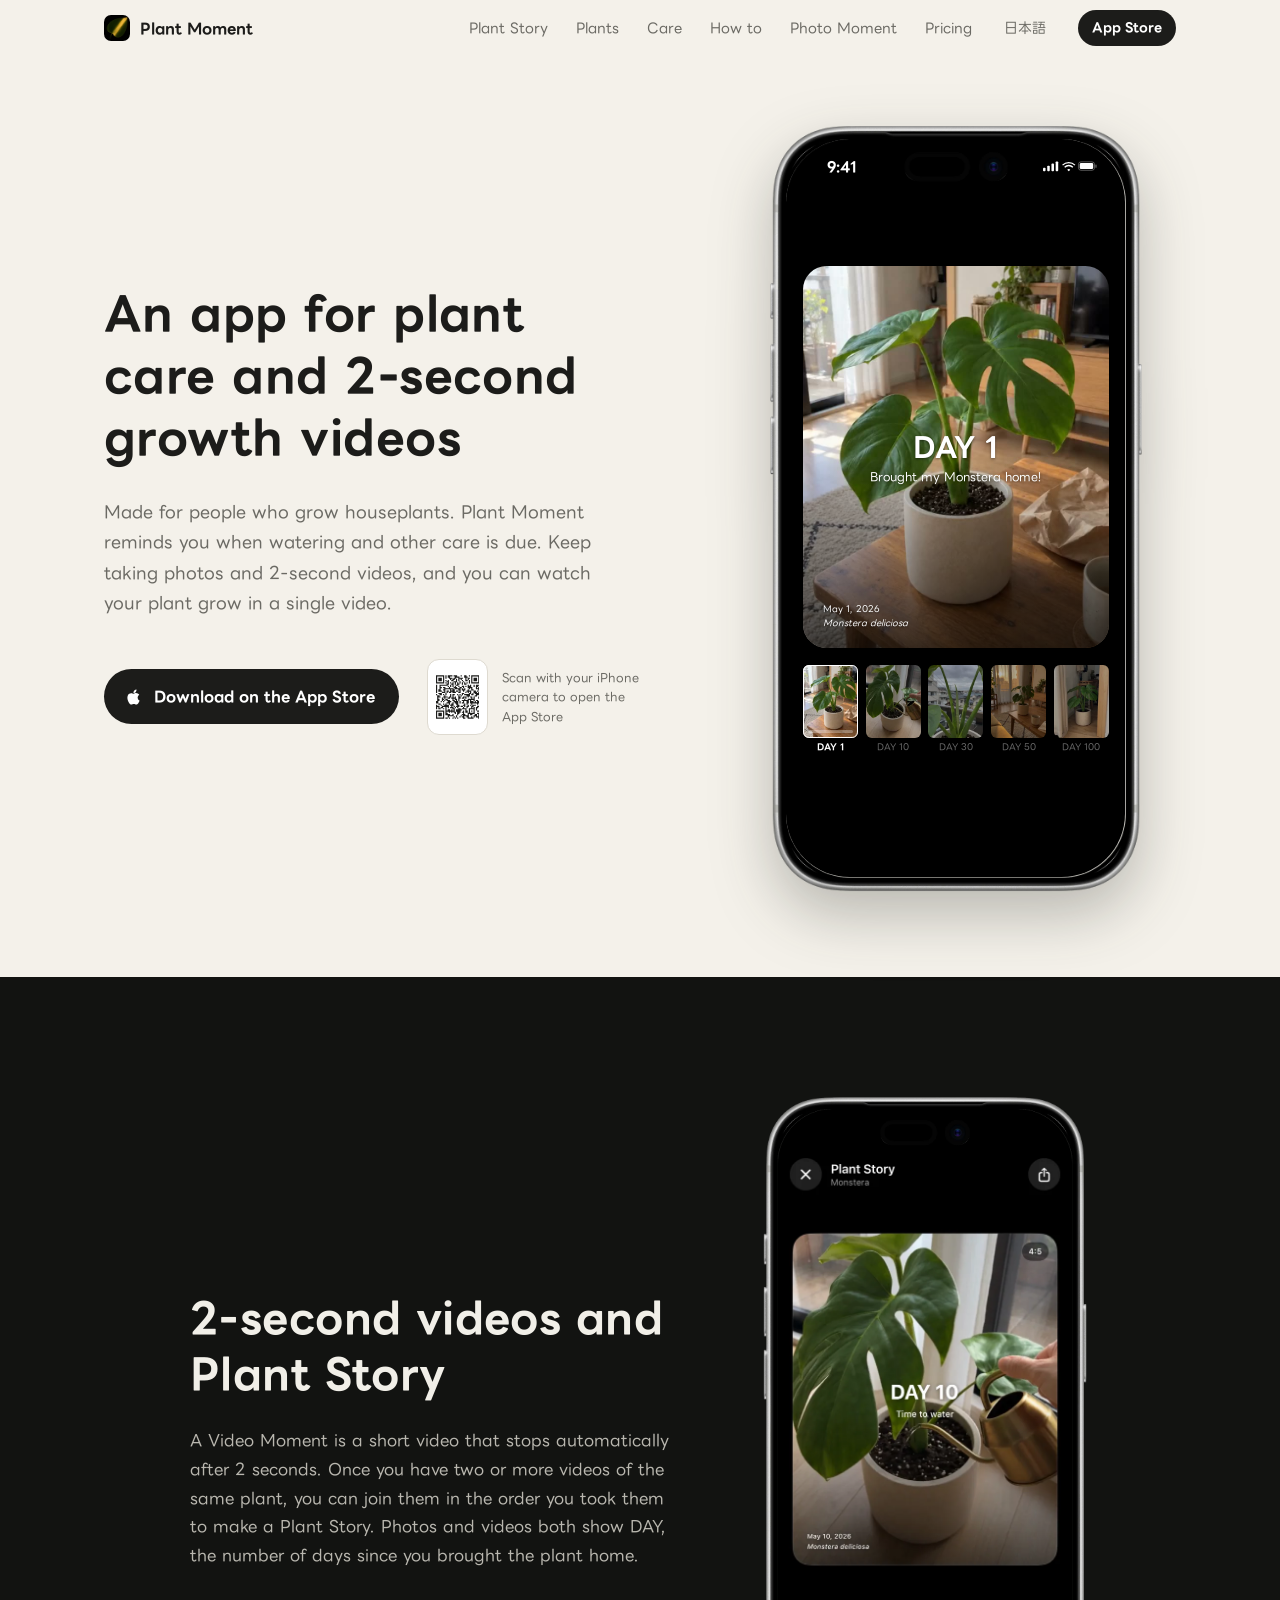
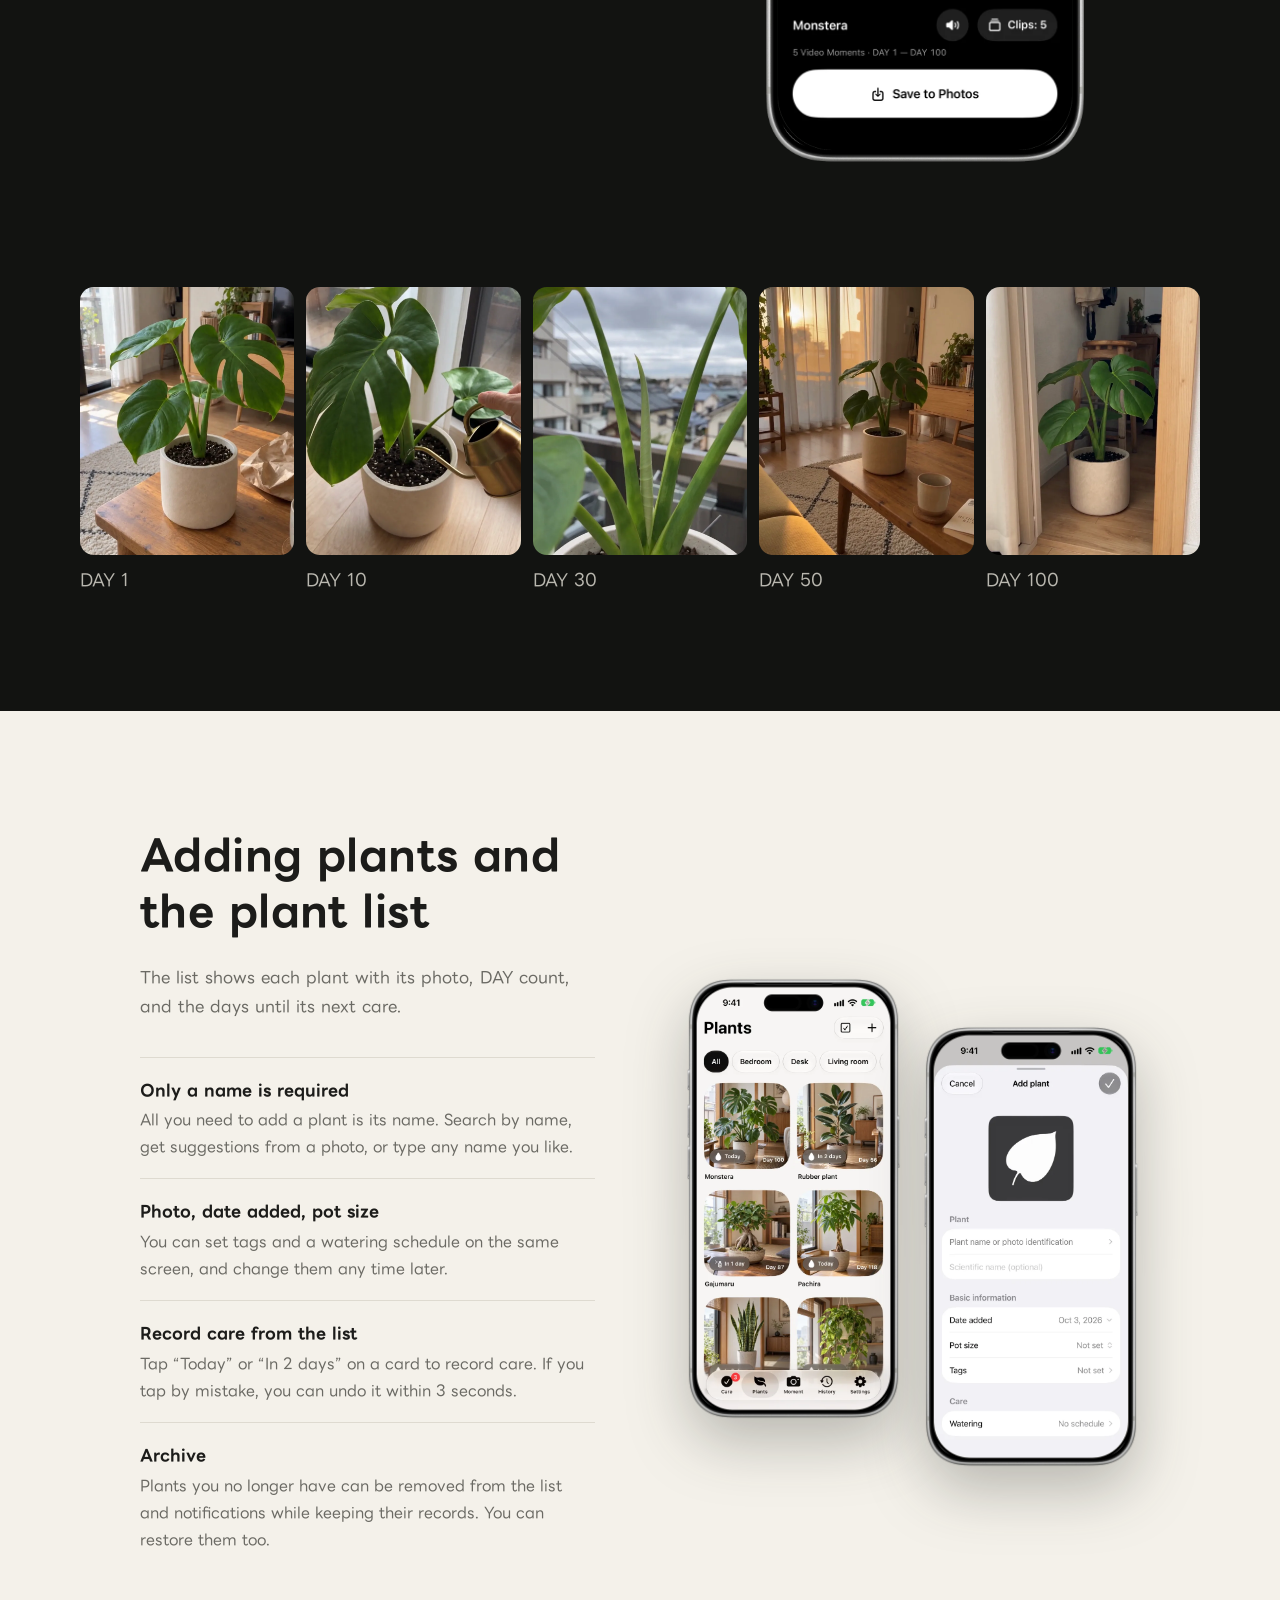
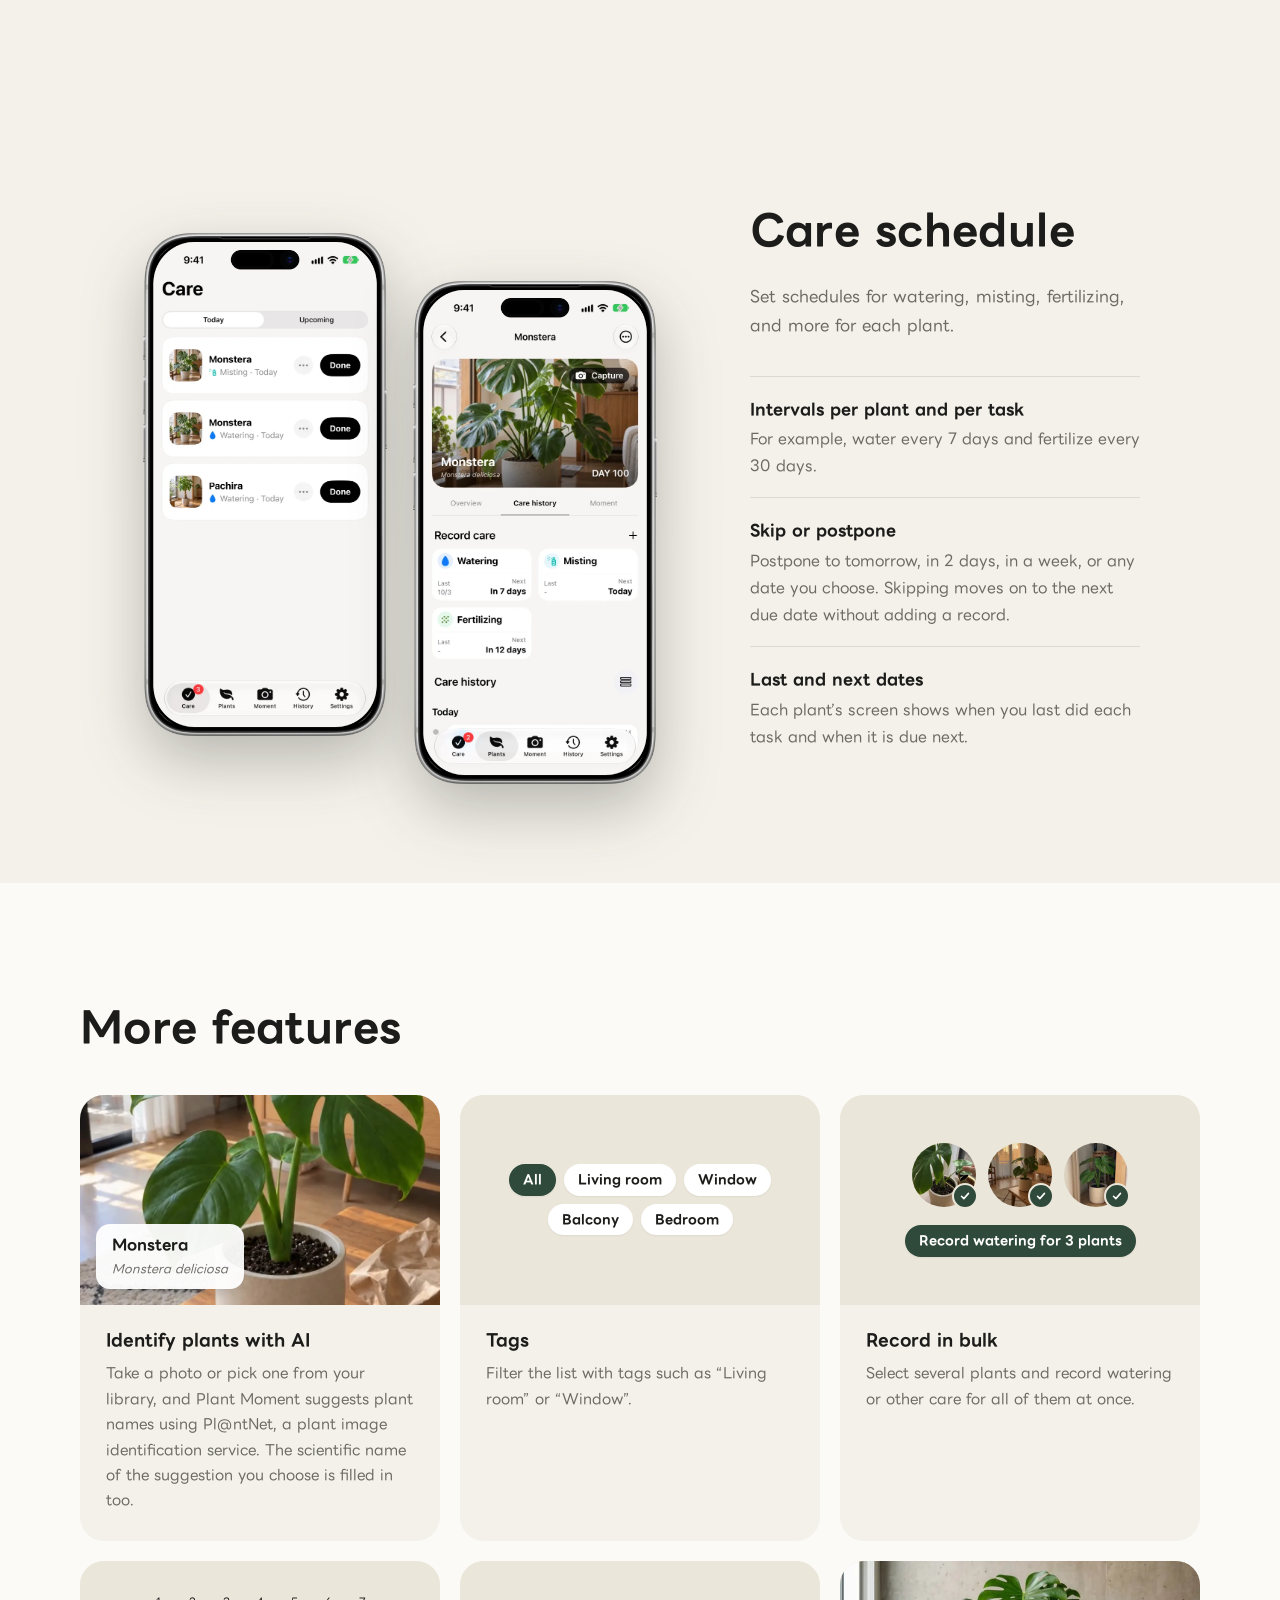
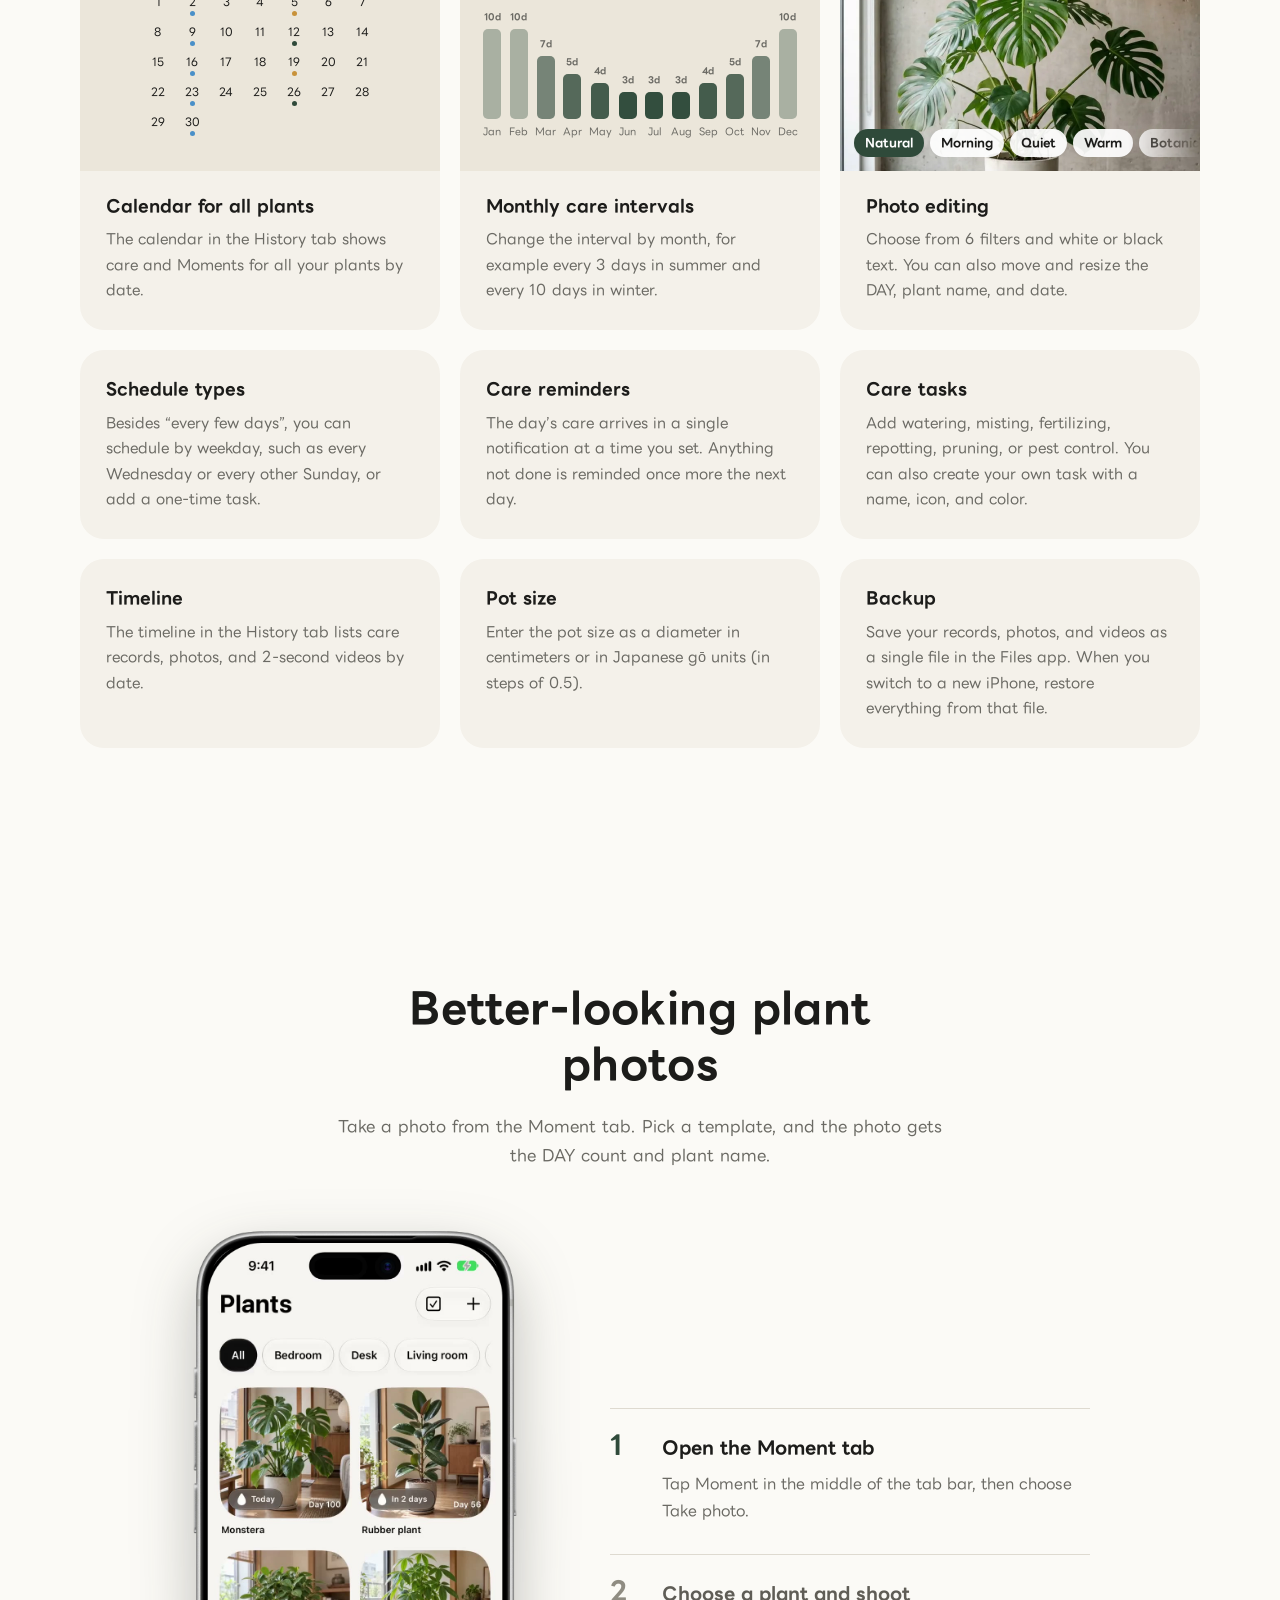
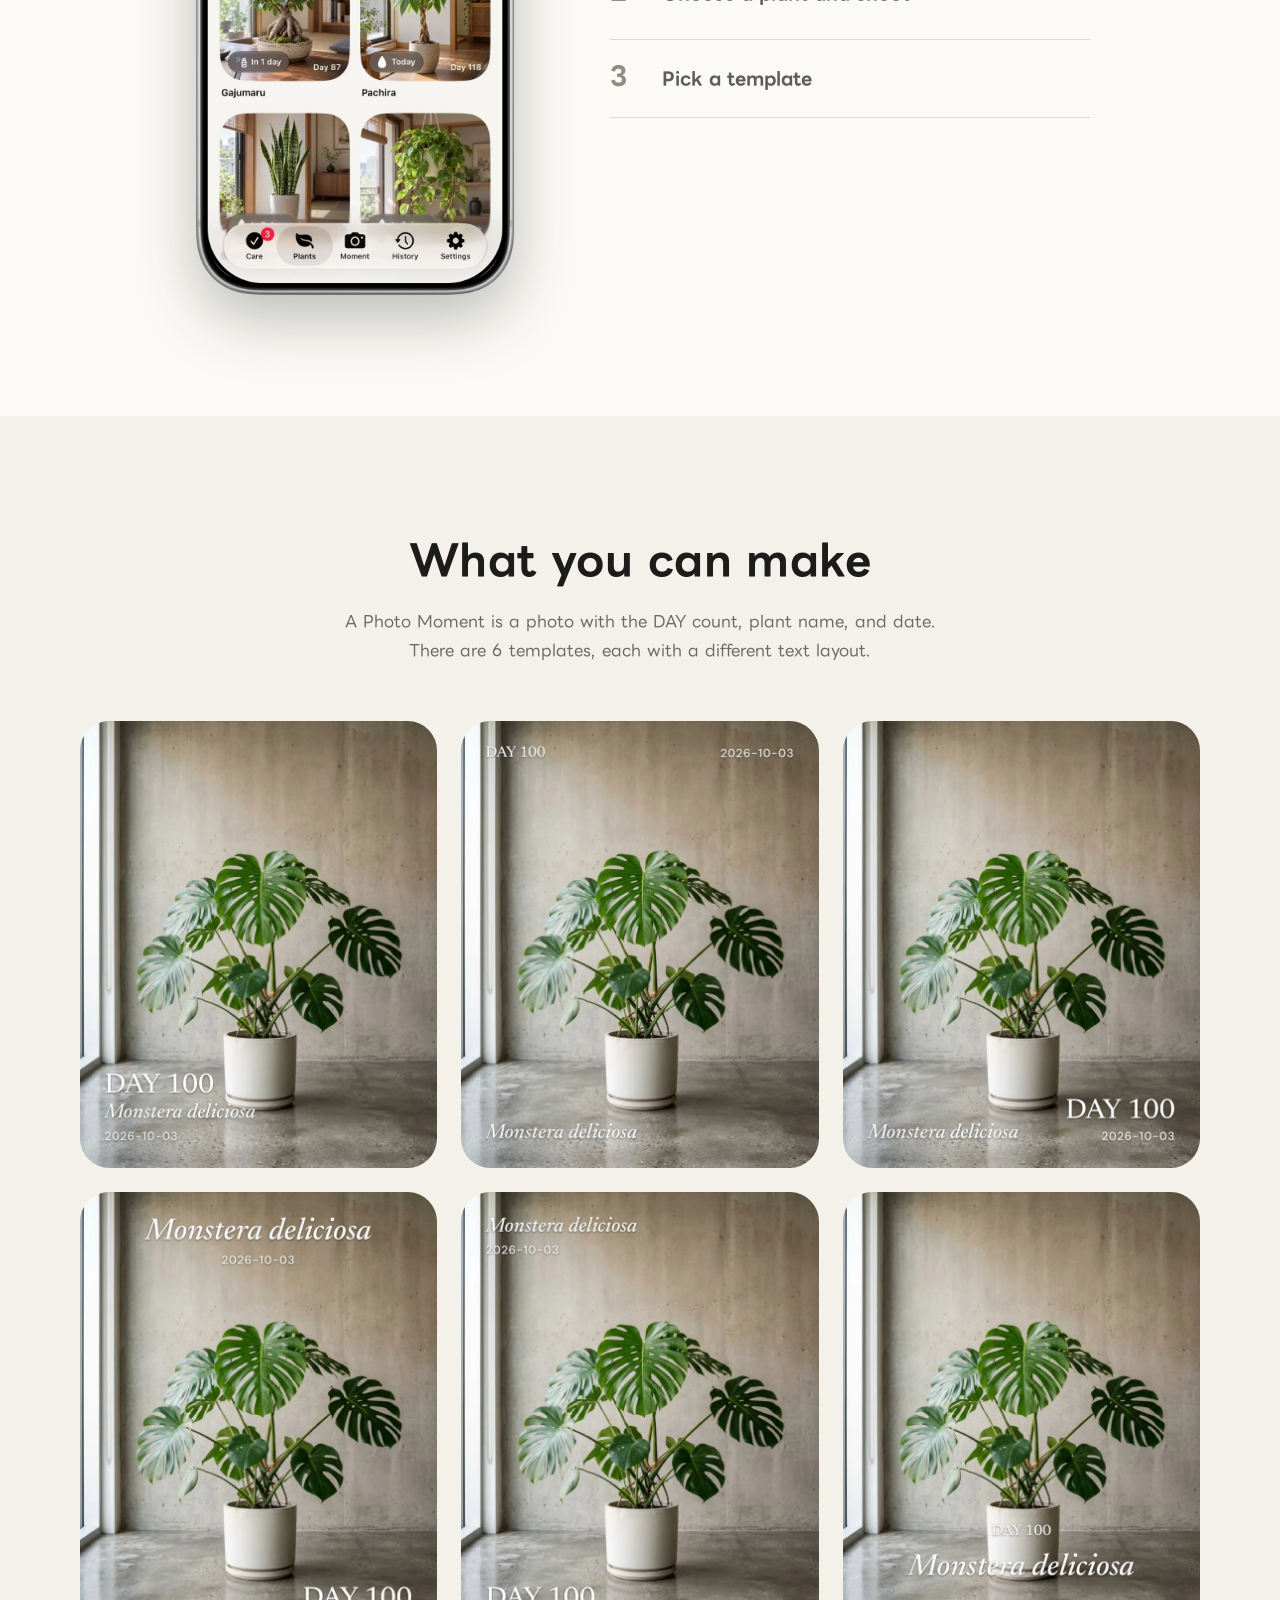
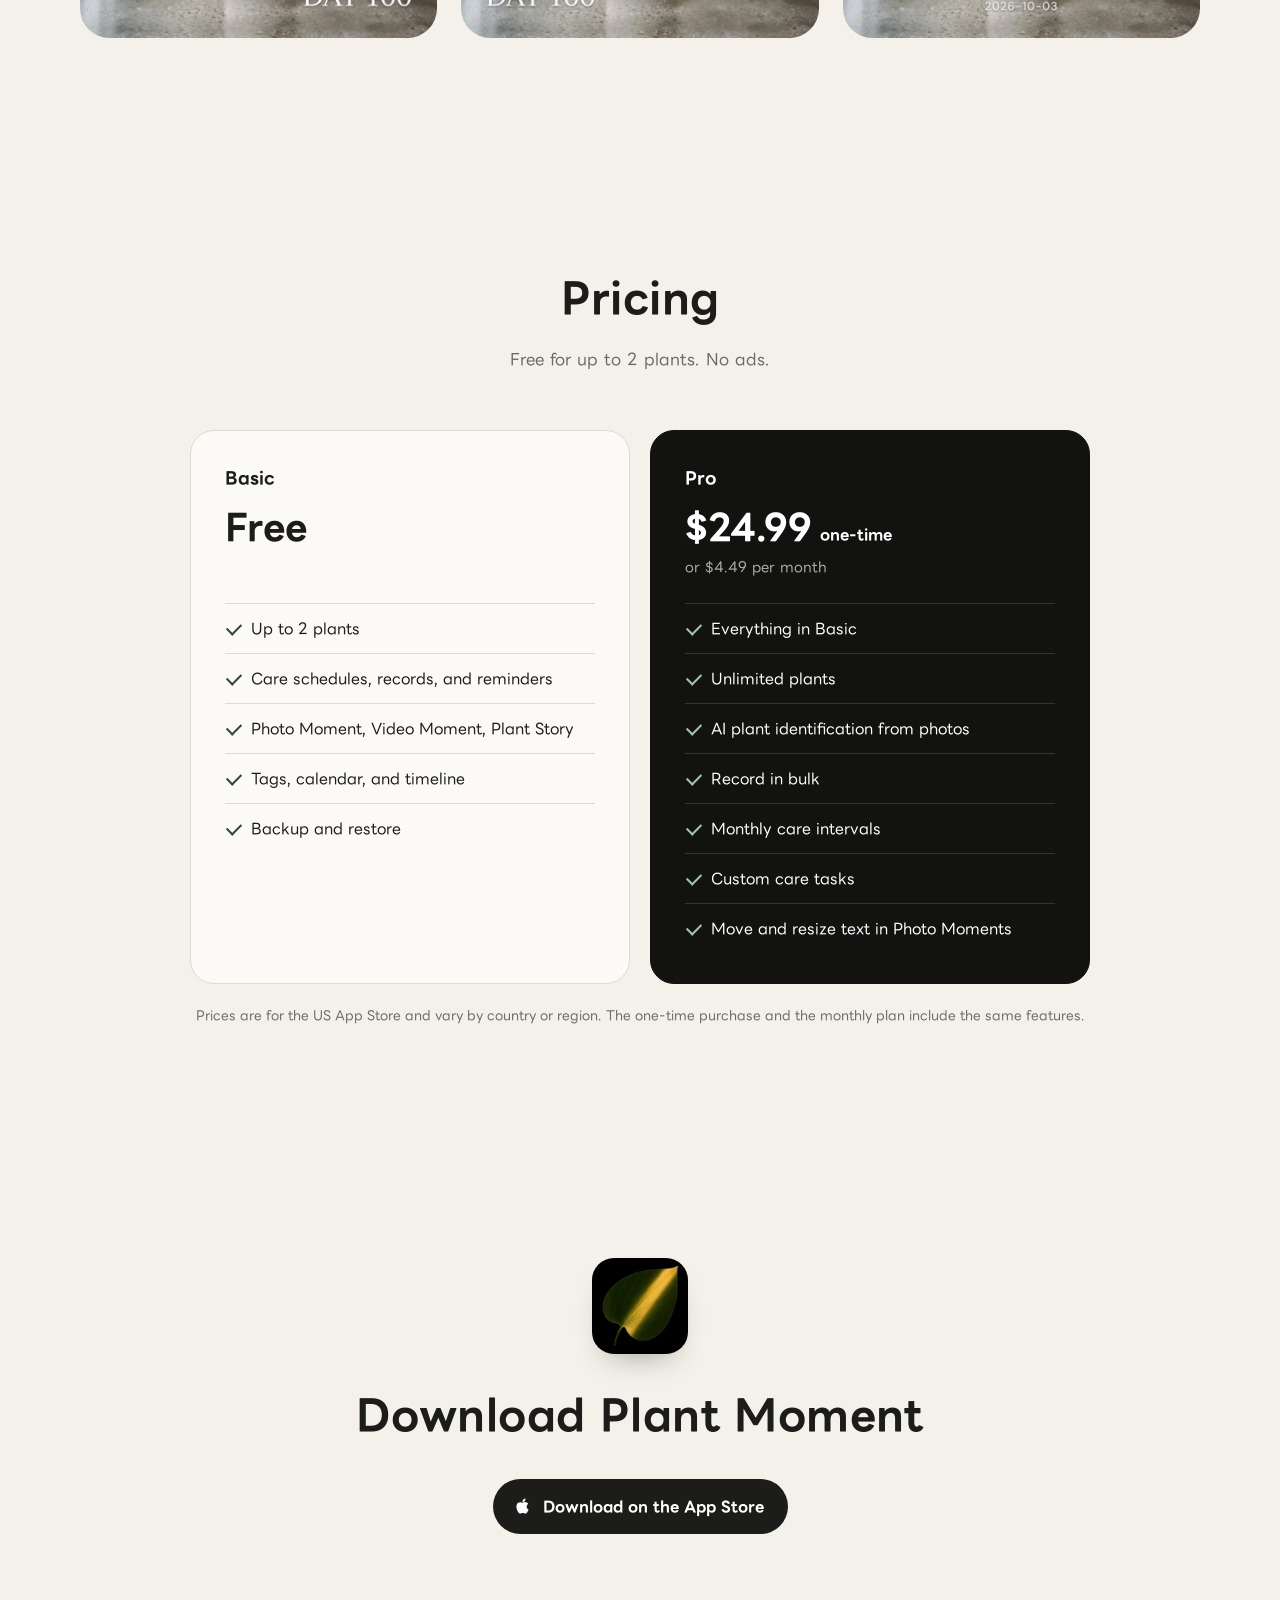
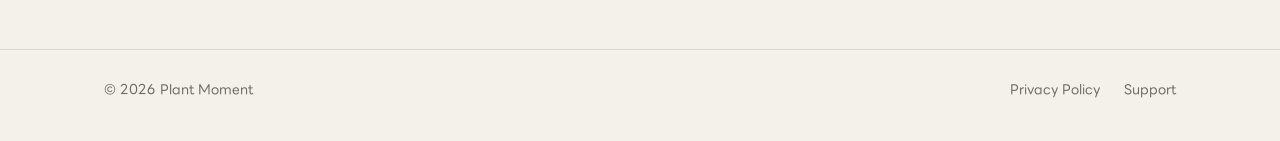
==== en/index.html @ 7928fae3 "英語版LP（/en/）を追加 Co-Authored-By: Devin AI <158243242+devin-ai-integration[bot]@users.noreply.github.co" ====
<!doctype html>
<html lang="en">
<head>
<meta charset="utf-8">
<meta name="viewport" content="width=device-width, initial-scale=1, viewport-fit=cover">
<title>Plant Moment — Plant care and 2-second growth videos for iPhone</title>
<meta name="description" content="Plant Moment is an iPhone app for tracking plant care and recording your plants with photos and 2-second videos.">
<meta property="og:title" content="Plant Moment — Plant care and 2-second growth videos for iPhone">
<meta property="og:description" content="An iPhone app for tracking plant care and taking photos and 2-second videos of your plants. Photos show the DAY count and plant name, and 2-second videos can be joined into a Plant Story.">
<meta property="og:image" content="../assets/en/moment-t1.webp">
<meta name="theme-color" content="#f4f1ea">
<link rel="icon" href="../assets/app-icon.png">
<link rel="apple-touch-icon" href="../assets/app-icon.png">
<link rel="alternate" hreflang="ja" href="https://yamakentoc.github.io/PlantMoment-LP/">
<link rel="alternate" hreflang="en" href="https://yamakentoc.github.io/PlantMoment-LP/en/">
<link rel="stylesheet" href="../styles.css">
</head>
<body>

<header class="nav" id="nav">
  <div class="nav-inner">
    <a class="brand" href="#top"><img src="../assets/app-icon.png" alt="" width="26" height="26"><span>Plant Moment</span></a>
    <nav class="nav-links" aria-label="On this page">
      <a href="#story">Plant Story</a>
      <a href="#plants">Plants</a>
      <a href="#care">Care</a>
      <a href="#howto">How to</a>
      <a href="#photo">Photo Moment</a>
      <a href="#pricing">Pricing</a>
    </nav>
    <a class="nav-lang" href="../" hreflang="ja" lang="ja">日本語</a>
    <a class="nav-price" href="#pricing">Pricing</a>
    <a class="nav-cta" href="https://apps.apple.com/app/apple-store/id6813776052?pt=118999846&amp;ct=fromLP&amp;mt=8" target="_blank" rel="noopener">App Store</a>
  </div>
</header>

<main id="top">

  <section class="hero">
    <div class="hero-text">
      <h1>An app for plant care and 2-second growth videos</h1>
      <p class="lead">Made for people who grow houseplants. Plant Moment reminds you when watering and other care is due. Keep taking photos and 2-second videos, and you can watch your plant grow in a single video.</p>
      <div class="hero-actions">
        <a class="store-btn" href="https://apps.apple.com/app/apple-store/id6813776052?pt=118999846&amp;ct=fromLP&amp;mt=8" target="_blank" rel="noopener">
          <svg viewBox="0 0 24 24" aria-hidden="true"><path d="M16.37 12.62c-.02-2.3 1.88-3.4 1.96-3.46-1.07-1.56-2.73-1.78-3.32-1.8-1.41-.14-2.76.83-3.47.83-.72 0-1.82-.81-2.99-.79-1.54.02-2.96.9-3.75 2.27-1.6 2.78-.41 6.89 1.15 9.14.76 1.1 1.67 2.34 2.86 2.3 1.15-.05 1.58-.74 2.97-.74 1.38 0 1.77.74 2.98.72 1.23-.02 2.01-1.12 2.76-2.23.87-1.28 1.23-2.52 1.25-2.58-.03-.01-2.39-.92-2.4-3.66zM14.1 5.86c.63-.77 1.06-1.83.94-2.89-.91.04-2.01.61-2.66 1.37-.58.67-1.09 1.76-.96 2.8 1.02.08 2.05-.51 2.68-1.28z"/></svg>
          <span>Download on the App Store</span>
        </a>
        <div class="hero-qr"><svg aria-hidden="true" viewBox="0 0 37 37" class="segno"><path class="qrline" stroke="#1c1c1a" d="M0 0.5h7m1 0h1m1 0h4m1 0h3m3 0h1m2 0h2m2 0h1m1 0h7m-37 1h1m5 0h1m1 0h1m1 0h2m4 0h4m4 0h3m3 0h1m5 0h1m-37 1h1m1 0h3m1 0h1m1 0h1m2 0h3m1 0h2m2 0h4m2 0h1m1 0h2m1 0h1m1 0h3m1 0h1m-37 1h1m1 0h3m1 0h1m5 0h1m1 0h2m1 0h1m1 0h1m1 0h1m3 0h1m1 0h1m2 0h1m1 0h3m1 0h1m-37 1h1m1 0h3m1 0h1m1 0h1m1 0h1m2 0h2m2 0h1m1 0h1m2 0h1m2 0h2m1 0h1m1 0h1m1 0h3m1 0h1m-37 1h1m5 0h1m2 0h2m4 0h3m2 0h1m2 0h1m4 0h1m1 0h1m5 0h1m-37 1h7m1 0h1m1 0h1m1 0h1m1 0h1m1 0h1m1 0h1m1 0h1m1 0h1m1 0h1m1 0h1m1 0h1m1 0h7m-28 1h2m2 0h2m1 0h1m1 0h2m2 0h1m1 0h2m-26 1h1m2 0h7m2 0h1m1 0h1m2 0h2m8 0h1m1 0h1m2 0h1m1 0h3m-37 1h1m2 0h1m6 0h1m1 0h1m1 0h1m1 0h1m2 0h1m2 0h2m1 0h1m1 0h3m2 0h1m1 0h2m-36 1h1m2 0h2m1 0h2m3 0h1m3 0h3m2 0h2m1 0h1m3 0h4m3 0h1m1 0h1m-37 1h1m2 0h1m3 0h8m1 0h5m1 0h1m1 0h1m3 0h1m1 0h1m3 0h3m-37 1h1m1 0h2m2 0h2m4 0h1m1 0h2m3 0h2m1 0h3m2 0h1m2 0h2m4 0h1m-37 1h1m1 0h3m2 0h1m1 0h2m1 0h4m1 0h2m1 0h1m2 0h1m2 0h4m2 0h2m1 0h1m-36 1h1m4 0h3m1 0h1m1 0h2m1 0h3m2 0h2m4 0h1m1 0h1m1 0h1m2 0h3m1 0h1m-35 1h3m3 0h1m13 0h2m4 0h2m1 0h1m1 0h4m-37 1h1m2 0h2m1 0h1m1 0h1m3 0h1m1 0h2m2 0h1m1 0h1m1 0h1m1 0h5m1 0h2m2 0h3m-36 1h2m4 0h1m4 0h1m1 0h1m4 0h1m1 0h1m4 0h3m4 0h2m-34 1h3m2 0h4m1 0h2m1 0h1m1 0h1m2 0h2m2 0h3m1 0h1m1 0h2m1 0h1m3 0h1m-36 1h1m3 0h1m1 0h1m2 0h2m1 0h4m2 0h2m1 0h2m1 0h1m4 0h1m1 0h1m3 0h1m-36 1h2m2 0h2m1 0h2m4 0h1m1 0h2m1 0h1m4 0h1m2 0h6m-32 1h2m2 0h1m1 0h1m1 0h3m2 0h2m1 0h1m1 0h1m2 0h6m1 0h1m2 0h1m1 0h2m-36 1h2m2 0h1m1 0h1m3 0h3m2 0h4m1 0h1m2 0h1m2 0h2m1 0h3m1 0h1m1 0h2m-37 1h2m7 0h3m2 0h1m1 0h3m1 0h1m1 0h2m2 0h2m1 0h8m-35 1h2m2 0h1m1 0h1m2 0h1m1 0h2m2 0h2m5 0h1m1 0h1m3 0h1m4 0h1m-36 1h1m3 0h1m2 0h4m1 0h3m3 0h2m3 0h2m2 0h1m1 0h1m1 0h3m-34 1h3m2 0h6m2 0h1m1 0h1m1 0h3m1 0h2m1 0h1m1 0h2m2 0h2m3 0h2m-37 1h1m1 0h1m1 0h2m2 0h1m1 0h1m1 0h3m1 0h1m1 0h1m4 0h1m2 0h1m3 0h1m1 0h1m1 0h2m-36 1h1m1 0h2m2 0h1m1 0h1m5 0h2m3 0h2m1 0h4m2 0h5m1 0h1m-27 1h1m1 0h2m1 0h1m1 0h1m1 0h5m3 0h1m2 0h1m3 0h1m1 0h1m-35 1h7m1 0h8m1 0h4m2 0h1m1 0h2m1 0h1m1 0h1m1 0h1m2 0h2m-37 1h1m5 0h1m1 0h1m2 0h1m1 0h1m1 0h2m1 0h3m1 0h2m1 0h2m1 0h1m3 0h1m-33 1h1m1 0h3m1 0h1m1 0h2m6 0h1m1 0h2m3 0h1m3 0h6m2 0h2m-37 1h1m1 0h3m1 0h1m1 0h4m2 0h1m3 0h1m3 0h3m2 0h1m1 0h2m2 0h2m1 0h1m-37 1h1m1 0h3m1 0h1m3 0h5m2 0h1m3 0h1m1 0h5m4 0h3m1 0h1m-37 1h1m5 0h1m3 0h1m4 0h1m1 0h1m2 0h1m1 0h2m2 0h2m2 0h1m1 0h1m1 0h3m-37 1h7m1 0h2m1 0h1m2 0h1m1 0h1m1 0h1m4 0h2m2 0h5m4 0h1"/></svg><p>Scan with your iPhone camera to open the App Store</p></div>
      </div>
    </div>
    <figure class="hero-media screen">
      <div class="phone-ui">
        <div class="phone-status" aria-hidden="true">
          <span>9:41</span>
          <svg viewBox="0 0 64 13"><g fill="#fff"><rect x="0" y="8" width="3" height="4" rx="1"/><rect x="5" y="5.5" width="3" height="6.5" rx="1"/><rect x="10" y="3" width="3" height="9" rx="1"/><rect x="15" y="0.5" width="3" height="11.5" rx="1"/><path d="M30.5 2.6a9.6 9.6 0 0 1 6.8 2.8l1.1-1.1a11.2 11.2 0 0 0-15.8 0l1.1 1.1a9.6 9.6 0 0 1 6.8-2.8zm0 3.5a6 6 0 0 1 4.3 1.8l1.1-1.1a7.6 7.6 0 0 0-10.8 0l1.1 1.1a6 6 0 0 1 4.3-1.8zm0 3.5a2.5 2.5 0 0 1 1.8.7l-1.8 1.8-1.8-1.8a2.5 2.5 0 0 1 1.8-.7z"/><rect x="42" y="1" width="19" height="10" rx="3" fill="none" stroke="#fff" stroke-opacity=".4"/><rect x="43.5" y="2.5" width="16" height="7" rx="1.6"/><rect x="62" y="4" width="1.5" height="4" rx=".7" fill-opacity=".4"/></g></svg>
        </div>
        <div class="phone-hero">
      <div class="film">
        <video class="hero-video" src="../assets/plant-story.mp4" poster="../assets/plant-story-poster.jpg" muted loop playsinline autoplay preload="auto" aria-label="A Plant Story of a Monstera. 2-second videos play one after another."></video>
        <div class="film-center" aria-hidden="true">
          <span class="film-day" id="film-day">DAY 1</span>
          <span class="film-note" id="film-note">Brought my Monstera home!</span>
        </div>
        <div class="film-meta" aria-hidden="true">
          <span id="film-date">May 1, 2026</span>
          <span class="film-name">Monstera deliciosa</span>
        </div>
      </div>
      <ol class="film-thumbs" id="film-thumbs" aria-hidden="true">
        <li data-day="1" data-date="May 1, 2026" data-note="Brought my Monstera home!" data-from="0" data-to="2">
          <span class="thumb"><img src="../assets/story-thumb-001.webp" alt="" width="180" height="240"><span class="bar"><i></i></span></span>
          <span class="label">DAY 1</span>
        </li>
        <li data-day="10" data-date="May 10, 2026" data-note="Time to water" data-from="2" data-to="3.875">
          <span class="thumb"><img src="../assets/story-thumb-010.webp" alt="" width="180" height="240"><span class="bar"><i></i></span></span>
          <span class="label">DAY 10</span>
        </li>
        <li data-day="30" data-date="May 30, 2026" data-note="Is that a new shoot?" data-from="3.875" data-to="6.041667">
          <span class="thumb"><img src="../assets/story-thumb-030.webp" alt="" width="180" height="240"><span class="bar"><i></i></span></span>
          <span class="label">DAY 30</span>
        </li>
        <li data-day="50" data-date="Jun 19, 2026" data-note="My Monstera at home in the evening" data-from="6.041667" data-to="8.166667">
          <span class="thumb"><img src="../assets/story-thumb-050.webp" alt="" width="180" height="240"><span class="bar"><i></i></span></span>
          <span class="label">DAY 50</span>
        </li>
        <li data-day="100" data-date="Aug 8, 2026" data-note="Apparently it's been 100 days already" data-from="8.166667" data-to="10.041667">
          <span class="thumb"><img src="../assets/story-thumb-100.webp" alt="" width="180" height="240"><span class="bar"><i></i></span></span>
          <span class="label">DAY 100</span>
        </li>
      </ol>
        </div>
      </div>
    </figure>
  </section>

  <section class="story" id="story">
    <div class="story-grid">
      <div class="story-text">
        <h2>2-second videos and<br>Plant Story</h2>
        <p>A Video Moment is a short video that stops automatically after 2 seconds. Once you have two or more videos of the same plant, you can join them in the order you took them to make a Plant Story. Photos and videos both show DAY, the number of days since you brought the plant home.</p>
      </div>
      <div class="screen screen-dark">
        <img src="../assets/en/shot-story.webp" alt="Plant Story screen. Five Video Moments of a Monstera, from DAY 1 to DAY 100" width="600" height="1305" loading="lazy">
      </div>
    </div>
    <ol class="days" aria-label="A Monstera growing">
      <li><img src="../assets/day-001.webp" alt="" loading="lazy"><span>DAY 1</span></li>
      <li><img src="../assets/day-010.webp" alt="" loading="lazy"><span>DAY 10</span></li>
      <li><img src="../assets/day-030.webp" alt="" loading="lazy"><span>DAY 30</span></li>
      <li><img src="../assets/day-050.webp" alt="" loading="lazy"><span>DAY 50</span></li>
      <li><img src="../assets/day-100.webp" alt="" loading="lazy"><span>DAY 100</span></li>
    </ol>
  </section>

  <section class="plants" id="plants">
    <div class="care-grid plants-grid">
      <div class="care-text">
        <h2>Adding plants and<br>the plant list</h2>
        <p>The list shows each plant with its photo, DAY count, and the days until its next care.</p>
        <ul class="plain">
          <li><strong>Only a name is required</strong>All you need to add a plant is its name. Search by name, get suggestions from a photo, or type any name you like.</li>
          <li><strong>Photo, date added, pot size</strong>You can set tags and a watering schedule on the same screen, and change them any time later.</li>
          <li><strong>Record care from the list</strong>Tap “Today” or “In 2 days” on a card to record care. If you tap by mistake, you can undo it within 3 seconds.</li>
          <li><strong>Archive</strong>Plants you no longer have can be removed from the list and notifications while keeping their records. You can restore them too.</li>
        </ul>
      </div>
      <div class="care-shots">
        <div class="screen"><img src="../assets/en/shot-plants.webp" alt="Plants tab. Two columns of plants with photo, DAY, and days until next care" width="600" height="1305" loading="lazy"></div>
        <div class="screen"><img src="../assets/en/shot-register.webp" alt="Add plant screen. Plant name, scientific name, date added, pot size, tags, watering" width="600" height="1305" loading="lazy"></div>
      </div>
    </div>
  </section>

  <section class="care" id="care">
    <div class="care-grid">
      <div class="care-shots">
        <div class="screen"><img src="../assets/en/shot-care.webp" alt="Care tab. Today’s care listed by plant" width="600" height="1305" loading="lazy"></div>
        <div class="screen"><img src="../assets/en/shot-detail.webp" alt="Monstera detail screen. Last and next dates for watering, misting, and fertilizing" width="600" height="1305" loading="lazy"></div>
      </div>
      <div class="care-text">
        <h2>Care schedule</h2>
        <p>Set schedules for watering, misting, fertilizing, and more for each plant.</p>
        <ul class="plain">
          <li><strong>Intervals per plant and per task</strong>For example, water every 7 days and fertilize every 30 days.</li>
          <li><strong>Skip or postpone</strong>Postpone to tomorrow, in 2 days, in a week, or any date you choose. Skipping moves on to the next due date without adding a record.</li>
          <li><strong>Last and next dates</strong>Each plant’s screen shows when you last did each task and when it is due next.</li>
        </ul>
      </div>
    </div>
  </section>

  <section class="more" id="more">
    <h2>More features</h2>
    <div class="feature-grid">
      <article class="fcard">
        <div class="fv fv-photo"><img src="../assets/day-001.webp" alt="" loading="lazy"><div class="id-card"><strong>Monstera</strong><em>Monstera deliciosa</em></div></div>
        <div class="fb"><h3>Identify plants with AI</h3><p>Take a photo or pick one from your library, and Plant Moment suggests plant names using Pl@ntNet, a plant image identification service. The scientific name of the suggestion you choose is filled in too.</p></div>
      </article>
      <article class="fcard">
        <div class="fv"><div class="chips"><span class="chip on">All</span><span class="chip">Living room</span><span class="chip">Window</span><span class="chip">Balcony</span><span class="chip">Bedroom</span></div></div>
        <div class="fb"><h3>Tags</h3><p>Filter the list with tags such as “Living room” or “Window”.</p></div>
      </article>
      <article class="fcard">
        <div class="fv"><div class="batch"><div class="bts"><span class="bt"><img src="../assets/story-thumb-010.webp" alt="" loading="lazy"></span><span class="bt"><img src="../assets/story-thumb-050.webp" alt="" loading="lazy"></span><span class="bt"><img src="../assets/story-thumb-100.webp" alt="" loading="lazy"></span></div><span class="chip on">Record watering for 3 plants</span></div></div>
        <div class="fb"><h3>Record in bulk</h3><p>Select several plants and record watering or other care for all of them at once.</p></div>
      </article>
      <article class="fcard">
        <div class="fv"><div class="mini-cal" aria-hidden="true"><span>1</span><span class="w">2</span><span>3</span><span>4</span><span class="f">5</span><span>6</span><span>7</span><span>8</span><span class="w">9</span><span>10</span><span>11</span><span class="m">12</span><span>13</span><span>14</span><span>15</span><span class="w">16</span><span>17</span><span>18</span><span class="f">19</span><span>20</span><span>21</span><span>22</span><span class="w">23</span><span>24</span><span>25</span><span class="m">26</span><span>27</span><span>28</span><span>29</span><span class="w">30</span></div></div>
        <div class="fb"><h3>Calendar for all plants</h3><p>The calendar in the History tab shows care and Moments for all your plants by date.</p></div>
      </article>
      <article class="fcard">
        <div class="fv"><ol class="months" aria-hidden="true"><li style="--d:10"><b>10d</b><i></i><span>Jan</span></li><li style="--d:10"><b>10d</b><i></i><span>Feb</span></li><li style="--d:7"><b>7d</b><i></i><span>Mar</span></li><li style="--d:5"><b>5d</b><i></i><span>Apr</span></li><li style="--d:4"><b>4d</b><i></i><span>May</span></li><li style="--d:3"><b>3d</b><i></i><span>Jun</span></li><li style="--d:3"><b>3d</b><i></i><span>Jul</span></li><li style="--d:3"><b>3d</b><i></i><span>Aug</span></li><li style="--d:4"><b>4d</b><i></i><span>Sep</span></li><li style="--d:5"><b>5d</b><i></i><span>Oct</span></li><li style="--d:7"><b>7d</b><i></i><span>Nov</span></li><li style="--d:10"><b>10d</b><i></i><span>Dec</span></li></ol></div>
        <div class="fb"><h3>Monthly care intervals</h3><p>Change the interval by month, for example every 3 days in summer and every 10 days in winter.</p></div>
      </article>
      <article class="fcard">
        <div class="fv fv-photo"><img src="../assets/en/moment-t4.webp" alt="" loading="lazy"><div class="chips chips-bottom"><span class="chip on">Natural</span><span class="chip">Morning</span><span class="chip">Quiet</span><span class="chip">Warm</span><span class="chip">Botanical</span><span class="chip">Mono</span></div></div>
        <div class="fb"><h3>Photo editing</h3><p>Choose from 6 filters and white or black text. You can also move and resize the DAY, plant name, and date.</p></div>
      </article>
      <article class="fcard text"><h3>Schedule types</h3><p>Besides “every few days”, you can schedule by weekday, such as every Wednesday or every other Sunday, or add a one-time task.</p></article>
      <article class="fcard text"><h3>Care reminders</h3><p>The day’s care arrives in a single notification at a time you set. Anything not done is reminded once more the next day.</p></article>
      <article class="fcard text"><h3>Care tasks</h3><p>Add watering, misting, fertilizing, repotting, pruning, or pest control. You can also create your own task with a name, icon, and color.</p></article>
      <article class="fcard text"><h3>Timeline</h3><p>The timeline in the History tab lists care records, photos, and 2-second videos by date.</p></article>
      <article class="fcard text"><h3>Pot size</h3><p>Enter the pot size as a diameter in centimeters or in Japanese gō units (in steps of 0.5).</p></article>
      <article class="fcard text"><h3>Backup</h3><p>Save your records, photos, and videos as a single file in the Files app. When you switch to a new iPhone, restore everything from that file.</p></article>
    </div>
  </section>

  <section class="howto" id="howto">
    <div class="section-head">
      <h2>Better-looking plant photos</h2>
      <p>Take a photo from the Moment tab. Pick a template, and the photo gets the DAY count and plant name.</p>
    </div>
    <div class="howto-body">
      <div class="screen">
        <video id="howto-video" src="../assets/en/howto.mp4" poster="../assets/en/howto-poster.jpg" muted playsinline preload="metadata" aria-label="Using the app from the Moment tab to a finished Photo Moment"></video>
      </div>
      <ol class="steps" id="steps">
        <li data-from="0" data-to="2.6">
          <button type="button">
            <span class="n">1</span>
            <span class="t">Open the Moment tab</span>
            <span class="d">Tap Moment in the middle of the tab bar, then choose Take photo.</span>
          </button>
        </li>
        <li data-from="2.6" data-to="6.5">
          <button type="button">
            <span class="n">2</span>
            <span class="t">Choose a plant and shoot</span>
            <span class="d">Choose a plant and the camera opens. You can also use a photo from your library.</span>
          </button>
        </li>
        <li data-from="6.5" data-to="19.1">
          <button type="button">
            <span class="n">3</span>
            <span class="t">Pick a template</span>
            <span class="d">Choose one of 6 text layouts. Save or share the finished photo.</span>
          </button>
        </li>
      </ol>
    </div>
  </section>

  <section class="photo" id="photo">
    <div class="section-head">
      <h2>What you can make</h2>
      <p>A Photo Moment is a photo with the DAY count, plant name, and date. There are 6 templates, each with a different text layout.</p>
    </div>
    <ul class="templates">
      <li><img src="../assets/en/moment-t1.webp" alt="Template 1. DAY, scientific name, and date at bottom left" width="720" height="900" loading="lazy"></li>
      <li><img src="../assets/en/moment-t2.webp" alt="Template 2. DAY and date at the top, scientific name at bottom left" width="720" height="900" loading="lazy"></li>
      <li><img src="../assets/en/moment-t3.webp" alt="Template 3. Scientific name at bottom left, DAY and date at bottom right" width="720" height="900" loading="lazy"></li>
      <li><img src="../assets/en/moment-t4.webp" alt="Template 4. Scientific name and date at the top, DAY at bottom right" width="720" height="900" loading="lazy"></li>
      <li><img src="../assets/en/moment-t5.webp" alt="Template 5. Scientific name and date at top left, DAY at bottom left" width="720" height="900" loading="lazy"></li>
      <li><img src="../assets/en/moment-t6.webp" alt="Template 6. DAY and scientific name at bottom center" width="720" height="900" loading="lazy"></li>
    </ul>
  </section>

  <section class="pricing" id="pricing">
    <div class="section-head">
      <h2>Pricing</h2>
      <p>Free for up to 2 plants. No ads.</p>
    </div>
    <div class="plans">
      <div class="plan">
        <h3>Basic</h3>
        <p class="price">Free</p>
        <p class="price-sub">&nbsp;</p>
        <ul>
          <li>Up to 2 plants</li>
          <li>Care schedules, records, and reminders</li>
          <li>Photo Moment, Video Moment, Plant Story</li>
          <li>Tags, calendar, and timeline</li>
          <li>Backup and restore</li>
        </ul>
      </div>
      <div class="plan pro">
        <h3>Pro</h3>
        <p class="price">$24.99<small>one-time</small></p>
        <p class="price-sub">or $4.49 per month</p>
        <ul>
          <li>Everything in Basic</li>
          <li>Unlimited plants</li>
          <li>AI plant identification from photos</li>
          <li>Record in bulk</li>
          <li>Monthly care intervals</li>
          <li>Custom care tasks</li>
          <li>Move and resize text in Photo Moments</li>
        </ul>
      </div>
    </div>
    <p class="plans-note">Prices are for the US App Store and vary by country or region. The one-time purchase and the monthly plan include the same features.</p>
  </section>

  <section class="cta">
    <img class="cta-icon" src="../assets/app-icon.png" alt="" width="96" height="96" loading="lazy">
    <h2>Download Plant Moment</h2>
    <a class="store-btn" href="https://apps.apple.com/app/apple-store/id6813776052?pt=118999846&amp;ct=fromLP&amp;mt=8" target="_blank" rel="noopener">
      <svg viewBox="0 0 24 24" aria-hidden="true"><path d="M16.37 12.62c-.02-2.3 1.88-3.4 1.96-3.46-1.07-1.56-2.73-1.78-3.32-1.8-1.41-.14-2.76.83-3.47.83-.72 0-1.82-.81-2.99-.79-1.54.02-2.96.9-3.75 2.27-1.6 2.78-.41 6.89 1.15 9.14.76 1.1 1.67 2.34 2.86 2.3 1.15-.05 1.58-.74 2.97-.74 1.38 0 1.77.74 2.98.72 1.23-.02 2.01-1.12 2.76-2.23.87-1.28 1.23-2.52 1.25-2.58-.03-.01-2.39-.92-2.4-3.66zM14.1 5.86c.63-.77 1.06-1.83.94-2.89-.91.04-2.01.61-2.66 1.37-.58.67-1.09 1.76-.96 2.8 1.02.08 2.05-.51 2.68-1.28z"/></svg>
      <span>Download on the App Store</span>
    </a>
  </section>

</main>

<footer class="footer">
  <div class="footer-inner">
    <span>© 2026 Plant Moment</span>
    <nav aria-label="Footer">
      <a href="https://yamakentoc.github.io/PlantMoment-Legal/privacy-en/">Privacy Policy</a>
      <a href="https://yamakentoc.github.io/PlantMoment-Legal/support-en/">Support</a>
    </nav>
  </div>
</footer>

<script src="../main.js" defer></script>
</body>
</html>
---- styles.css ----
@font-face { font-family: "LINE Seed JP"; src: url("assets/fonts/LINESeedJP-Regular-subset.woff2") format("woff2"); font-weight: 400; font-display: swap; }
@font-face { font-family: "LINE Seed JP"; src: url("assets/fonts/LINESeedJP-Bold-subset.woff2") format("woff2"); font-weight: 700; font-display: swap; }

:root {
  --bg: #f4f1ea;
  --paper: #fbfaf6;
  --ink: #1c1c1a;
  --muted: #6b6a64;
  --line: #dedad0;
  --green: #2f4a3a;
  --dark: #121311;
  --wrap: 1120px;
  --sans: "LINE Seed JP", -apple-system, BlinkMacSystemFont, "Hiragino Sans", "Hiragino Kaku Gothic ProN", sans-serif;
}

* { box-sizing: border-box; }
html { scroll-behavior: smooth; -webkit-text-size-adjust: 100%; }
body { margin: 0; background: var(--bg); color: var(--ink); font-family: var(--sans); font-size: 16px; line-height: 1.8; -webkit-font-smoothing: antialiased; }
img, video { display: block; max-width: 100%; }
a { color: inherit; }
h1, h2 { font-weight: 700; letter-spacing: .01em; line-height: 1.35; margin: 0; }
h2 { font-size: clamp(28px, 3.6vw, 42px); }
p { margin: 0; }
section { padding: clamp(72px, 9vw, 120px) 24px; }
.section-head { max-width: 620px; margin: 0 auto 56px; text-align: center; }
.section-head p { color: var(--muted); margin-top: 20px; }

/* nav */
.nav { position: fixed; inset: 0 0 auto; z-index: 10; transition: background .3s, border-color .3s; border-bottom: 1px solid transparent; }
.nav.is-solid { background: rgba(244, 241, 234, .86); backdrop-filter: saturate(160%) blur(16px); -webkit-backdrop-filter: saturate(160%) blur(16px); border-color: var(--line); }
.nav-inner { max-width: var(--wrap); margin: 0 auto; height: 56px; padding: 0 24px; display: flex; align-items: center; gap: 32px; }
.brand { display: flex; align-items: center; gap: 10px; text-decoration: none; font-weight: 700; font-size: 15px; }
.brand img { border-radius: 7px; }
.nav-links { display: flex; gap: 28px; margin-left: auto; font-size: 14px; }
.nav-links a { text-decoration: none; color: var(--muted); }
.nav-links a:hover { color: var(--ink); }
.nav-price { display: none; }
.nav-lang { font-size: 14px; color: var(--muted); text-decoration: none; }
.nav-lang:hover { color: var(--ink); }
.nav-cta { font-size: 13px; font-weight: 700; text-decoration: none; background: var(--ink); color: #fff; padding: 6px 14px; border-radius: 999px; }

/* buttons */
.store-btn { display: inline-flex; align-items: center; gap: 10px; background: var(--ink); color: #fff; text-decoration: none; font-weight: 700; font-size: 15px; padding: 14px 24px 14px 20px; border-radius: 999px; transition: transform .2s, background .2s; }
.store-btn:hover { background: #000; transform: translateY(-1px); }
.store-btn span { white-space: nowrap; }
.store-btn svg { width: 20px; height: 20px; fill: currentColor; }

/* hero */
.hero { max-width: var(--wrap); margin: 0 auto; min-height: 100svh; padding-top: 120px; padding-bottom: 80px; display: grid; grid-template-columns: 1fr minmax(0, 440px); gap: clamp(40px, 7vw, 110px); align-items: center; }
.hero h1 { font-size: clamp(30px, 3.6vw, 50px); }
.hero .lead { color: var(--muted); max-width: 30em; margin: 28px 0 40px; font-size: 17px; }
.hero-media { margin: 0; width: 100%; max-width: 380px; justify-self: center; }
/* オンボーディングのPlant Storyページ（402×874pt）を画面内に再現する */
.phone-ui { container-type: inline-size; overflow: hidden; color: #fff; background: linear-gradient(rgba(0, 0, 0, .2), rgba(0, 0, 0, .5), rgba(0, 0, 0, .9)), linear-gradient(rgba(0, 0, 0, .62), rgba(0, 0, 0, .62)), url("assets/onboarding-backdrop.jpg") center / cover; }
.phone-ui > * { --pt: calc(100cqw / 402); }
.phone-status { position: absolute; top: 0; left: 0; right: 0; height: calc(62 * var(--pt)); display: flex; align-items: center; justify-content: space-between; padding: calc(4 * var(--pt)) calc(34 * var(--pt)) 0 calc(48 * var(--pt)); font-size: calc(17 * var(--pt)); font-weight: 700; }
.phone-status svg { width: calc(64 * var(--pt)); height: auto; }
.phone-hero { position: absolute; top: calc(150 * var(--pt)); left: calc(20 * var(--pt)); width: calc(362 * var(--pt)); }
/* オンボーディングのPlant Story（幅310pt・4:5）と同じ比率で、文字の大きさと位置を幅に合わせて拡大する */
.film { position: relative; aspect-ratio: 4 / 5; border-radius: calc(24 / 310 * 100%) / calc(24 / 387.5 * 100%); overflow: hidden; background: #000; color: #fff; container-type: inline-size; }
.hero-video { position: absolute; inset: 0; width: 100%; height: 100%; object-fit: cover; }
.film::after { content: ""; position: absolute; inset: 0; background: linear-gradient(transparent 50%, rgba(0, 0, 0, .72)); pointer-events: none; }
.film-center, .film-meta { position: absolute; z-index: 1; }
.film-center { inset: 0; padding: 0 calc(24 / 310 * 100cqw); display: flex; flex-direction: column; align-items: center; justify-content: center; gap: calc(6 / 310 * 100cqw); text-align: center; text-shadow: 0 1px 3px rgba(0, 0, 0, .45); }
.film-day { font-size: calc(28 / 310 * 100cqw); font-weight: 700; line-height: 1.2; }
.film-note { font-size: calc(12 / 310 * 100cqw); line-height: 1.3; }
.film-meta { left: calc(20 / 310 * 100cqw); bottom: calc(20 / 310 * 100cqw); display: flex; flex-direction: column; gap: calc(3 / 310 * 100cqw); font-size: calc(9 / 310 * 100cqw); line-height: 1.2; text-shadow: 0 1px 2px rgba(0, 0, 0, .45); }
.film-name { font-style: italic; }
.film-thumbs { list-style: none; margin: 0; padding: 0; margin-top: calc(18 / 310 * 100%); display: grid; grid-template-columns: repeat(5, 1fr); gap: calc(8 / 310 * 100%); container-type: inline-size; }
.film-thumbs li { display: flex; flex-direction: column; align-items: center; gap: calc(4 / 310 * 100cqw); opacity: .7; color: rgba(255, 255, 255, .6); transition: opacity .3s; }
.film-thumbs li.is-active { opacity: 1; color: #fff; }
.thumb { position: relative; display: block; width: 100%; aspect-ratio: 3 / 4; border-radius: 6px; overflow: hidden; outline: 1.5px solid transparent; outline-offset: -1.5px; }
.film-thumbs li.is-active .thumb { outline-color: #fff; }
.thumb img { width: 100%; height: 100%; object-fit: cover; display: block; }
.thumb .bar { position: absolute; left: 5px; right: 5px; bottom: 5px; height: 3px; border-radius: 3px; background: rgba(255, 255, 255, .3); overflow: hidden; visibility: hidden; }
.film-thumbs li.is-active .bar { visibility: visible; }
.thumb .bar i { display: block; height: 100%; width: 0; background: #fff; border-radius: 3px; }
.film-thumbs .label { font-size: calc(9 / 310 * 100cqw); line-height: 1.2; }
.film-thumbs li.is-active .label { font-weight: 700; }
.thumb { border-radius: calc(6 / 310 * 100cqw); }

/* plants */
.care-grid.plants-grid { grid-template-columns: minmax(0, 1fr) minmax(0, 1fr); }

/* screens */
/* iPhone 17 Proの公式フレーム（1350×2760、画面1206×2622）。pen.devのストア画像と同じ素材を重ねる */
.screen { position: relative; aspect-ratio: 1350 / 2760; filter: drop-shadow(0 24px 30px rgba(30, 32, 25, .28)); }
.screen > img, .screen > video, .screen > .phone-ui { position: absolute; left: 5.3333%; top: 2.5%; width: 89.3333%; height: 95%; object-fit: cover; border-radius: 18.657% / 8.581%; background: #000; }
.screen::after { content: ""; position: absolute; inset: 0; background: url("assets/iphone17pro-frame.webp") center / 100% 100% no-repeat; pointer-events: none; }

/* howto */
.howto { background: var(--paper); }
.howto-body { max-width: 900px; margin: 0 auto; display: grid; grid-template-columns: minmax(0, 330px) 1fr; gap: clamp(40px, 7vw, 96px); align-items: center; }
.steps { list-style: none; margin: 0; padding: 0; display: grid; gap: 8px; }
.steps button { all: unset; cursor: pointer; display: grid; grid-template-columns: 36px 1fr; column-gap: 16px; padding: 22px 0; border-top: 1px solid var(--line); width: 100%; }
.steps li:last-child button { border-bottom: 1px solid var(--line); }
.steps .n { grid-row: span 2; font-size: 26px; font-weight: 700; line-height: 1; color: #8f8c82; transition: color .3s; }
.steps .t { font-weight: 700; font-size: 18px; color: #5f5d56; transition: color .3s; }
.steps .d { color: var(--muted); font-size: 15px; max-height: 0; overflow: hidden; opacity: 0; transition: max-height .4s, opacity .4s, margin .4s; }
.steps li.is-active .n { color: var(--green); }
.steps li.is-active .t { color: var(--ink); }
.steps li.is-active .d { max-height: 120px; opacity: 1; margin-top: 6px; }
.steps button:focus-visible { outline: 2px solid var(--green); outline-offset: 4px; }

/* photo moment */
.templates { list-style: none; margin: 0 auto; padding: 0; max-width: var(--wrap); display: grid; grid-template-columns: repeat(3, 1fr); gap: clamp(12px, 2vw, 24px); }
.templates img { display: block; width: 100%; height: auto; border-radius: 8.2% / 6.6%; }

/* story */
.story { background: var(--dark); color: #f1efe8; }
.story-grid { max-width: 900px; margin: 0 auto; display: grid; grid-template-columns: 1fr minmax(0, 330px); gap: clamp(40px, 7vw, 96px); align-items: center; }
.story-text > p { color: #b9b7af; margin-top: 24px; }
.story .screen { filter: none; }
.days { list-style: none; padding: 0; margin: clamp(80px, 10vw, 120px) auto 0; max-width: var(--wrap); display: grid; grid-template-columns: repeat(5, 1fr); gap: 12px; }
.days li { position: relative; }
.days img { width: 100%; aspect-ratio: 4 / 5; object-fit: cover; border-radius: 14px; }
.days span { display: block; margin-top: 10px; font-size: 17px; color: #b9b7af; }

/* care */
.care-grid { max-width: 1000px; margin: 0 auto; display: grid; grid-template-columns: minmax(0, 520px) 1fr; gap: clamp(40px, 7vw, 96px); align-items: center; }
.care-shots { display: grid; grid-template-columns: 1fr 1fr; gap: 20px; }
.care-shots .screen:last-child { transform: translateY(48px); }
.care-text > p { color: var(--muted); margin-top: 24px; }
.plain { list-style: none; padding: 0; margin: 36px 0 0; }
.plain li { padding: 18px 0; border-top: 1px solid var(--line); color: var(--muted); font-size: 15px; }
.plain strong { display: block; color: var(--ink); font-size: 16px; margin-bottom: 2px; }

/* more */
.hero-actions { display: flex; align-items: center; gap: 28px; }
.hero-qr { display: flex; align-items: center; gap: 14px; }
.hero-qr svg { width: 76px; height: 76px; padding: 8px; background: #fff; border-radius: 12px; border: 1px solid var(--line); }
.hero-qr p { margin: 0; font-size: 12px; line-height: 1.6; color: var(--muted); max-width: 12em; }

.more { background: var(--paper); }
.more h2 { max-width: var(--wrap); margin: 0 auto 40px; }
h3 { margin: 0; font-size: 17px; font-weight: 700; line-height: 1.5; }
.feature-grid { max-width: var(--wrap); margin: 0 auto; display: grid; grid-template-columns: repeat(3, 1fr); gap: 20px; }
.fcard { background: var(--bg); border-radius: 24px; overflow: hidden; display: flex; flex-direction: column; }
.fcard p { margin: 8px 0 0; color: var(--muted); font-size: 14.5px; line-height: 1.75; }
.fcard .fb { padding: 22px 26px 28px; }
.fcard.text { padding: 26px 26px 28px; }
.fv { position: relative; height: 210px; display: grid; place-items: center; background: #ebe6da; overflow: hidden; }
.fv-photo img { position: absolute; inset: 0; width: 100%; height: 100%; object-fit: cover; }
.id-card { position: absolute; left: 16px; bottom: 16px; background: rgba(255, 255, 255, .94); border-radius: 14px; padding: 10px 16px; line-height: 1.45; box-shadow: 0 8px 20px -10px rgba(0, 0, 0, .35); }
.id-card strong { display: block; font-size: 15px; }
.id-card em { font-size: 12px; color: var(--muted); }
.chips { display: flex; flex-wrap: wrap; justify-content: center; gap: 8px; padding: 0 24px; }
.chip { display: inline-flex; padding: 6px 14px; border-radius: 999px; background: #fff; font-size: 13px; font-weight: 700; line-height: 1.5; white-space: nowrap; box-shadow: 0 1px 2px rgba(0, 0, 0, .06); }
.chip.on { background: var(--green); color: #fff; }
.chips-bottom { position: absolute; left: 0; right: 0; bottom: 14px; flex-wrap: nowrap; justify-content: flex-start; overflow: hidden; padding: 0 14px; gap: 6px; -webkit-mask-image: linear-gradient(90deg, #000 80%, transparent); mask-image: linear-gradient(90deg, #000 80%, transparent); }
.chips-bottom .chip { font-size: 12px; padding: 5px 11px; background: rgba(255, 255, 255, .92); }
.chips-bottom .chip.on { background: var(--green); }
.batch { display: grid; justify-items: center; gap: 18px; }
.bts { display: flex; gap: 12px; }
.bt { position: relative; width: 64px; height: 64px; }
.bt img { width: 100%; height: 100%; object-fit: cover; border-radius: 50%; }
.bt::after { content: ""; position: absolute; right: -2px; bottom: -2px; width: 22px; height: 22px; border-radius: 50%; border: 2px solid #ebe6da; background: var(--green) url("data:image/svg+xml,%3Csvg xmlns='http://www.w3.org/2000/svg' viewBox='0 0 24 24'%3E%3Cpath d='M6 12.5l4 4 8-9' fill='none' stroke='%23fff' stroke-width='2.6' stroke-linecap='round' stroke-linejoin='round'/%3E%3C/svg%3E") center / 14px no-repeat; }
.mini-cal { display: grid; grid-template-columns: repeat(7, 26px); gap: 4px 8px; font-size: 11px; line-height: 1; text-align: center; color: var(--ink); }
.mini-cal span { position: relative; height: 26px; padding-top: 4px; }
.mini-cal span::after { content: ""; position: absolute; left: 50%; bottom: 3px; width: 5px; height: 5px; margin-left: -2.5px; border-radius: 50%; }
.mini-cal .w::after { background: #4a90c8; }
.mini-cal .f::after { background: #c8923a; }
.mini-cal .m::after { background: var(--green); }
.months { list-style: none; margin: 0; padding: 0 22px; width: 100%; height: 150px; display: grid; grid-template-columns: repeat(12, 1fr); gap: 6px; align-items: end; }
.months li { display: flex; flex-direction: column; align-items: center; justify-content: flex-end; height: 100%; gap: 4px; }
.months b { font-size: 9px; font-weight: 700; color: var(--muted); white-space: nowrap; }
.months i { width: 100%; max-width: 18px; height: calc(var(--d) * 9px); border-radius: 5px; background: var(--green); opacity: calc(.35 + (10 - var(--d)) * .09); }
.months span { font-size: 10px; color: var(--muted); white-space: nowrap; }

.pricing { background: var(--bg); }
.plans { max-width: 900px; margin: 0 auto; display: grid; grid-template-columns: 1fr 1fr; gap: 20px; }
.plan { background: var(--paper); border: 1px solid var(--line); border-radius: 24px; padding: 34px 34px 30px; }
.plan.pro { background: var(--dark); border-color: var(--dark); color: #fff; }
.plan .price { margin: 14px 0 0; font-size: 36px; font-weight: 700; line-height: 1.2; }
.plan .price small { font-size: 15px; margin-left: 8px; }
.plan .price-sub { margin: 6px 0 0; font-size: 14px; color: var(--muted); }
.plan.pro .price-sub { color: rgba(255, 255, 255, .65); }
.plan ul { list-style: none; margin: 24px 0 0; padding: 0; font-size: 15px; }
.plan li { padding: 11px 0 11px 26px; border-top: 1px solid var(--line); position: relative; }
.plan.pro li { border-color: rgba(255, 255, 255, .14); }
.plan li::before { content: ""; position: absolute; left: 2px; top: 19px; width: 12px; height: 7px; border-left: 2px solid var(--green); border-bottom: 2px solid var(--green); transform: rotate(-45deg); }
.plan.pro li::before { border-color: #9fc7a9; }
.plans-note { max-width: 900px; margin: 20px auto 0; font-size: 13px; color: var(--muted); text-align: center; }

/* cta */
.cta { text-align: center; }
.cta-icon { margin: 0 auto 32px; border-radius: 22px; box-shadow: 0 16px 30px -16px rgba(30, 32, 25, .4); }
.cta h2 { margin-bottom: 36px; }

.footer { border-top: 1px solid var(--line); font-size: 13px; color: var(--muted); }
.footer-inner { max-width: var(--wrap); margin: 0 auto; padding: 28px 24px 40px; display: flex; justify-content: space-between; gap: 16px; flex-wrap: wrap; }
.footer nav { display: flex; gap: 24px; }
.footer a { text-decoration: none; }
.footer a:hover { color: var(--ink); }

/* reveal */
.js .reveal { opacity: 0; transform: translateY(24px); transition: opacity .9s ease, transform .9s ease; }
.js .reveal.is-in { opacity: 1; transform: none; }

@media (max-width: 1100px) {
  .feature-grid { grid-template-columns: 1fr 1fr; }
}

@media (max-width: 860px) {
  .nav-links { display: none; }
  .nav-price { display: block; font-size: 14px; color: var(--muted); text-decoration: none; }
  .nav-inner { gap: 14px; padding: 0 16px; }
  .brand, .nav-lang, .nav-price, .nav-cta { white-space: nowrap; }
  .nav-lang { margin-left: auto; }
  .nav-cta { margin-left: 0; }
  .hero { grid-template-columns: 1fr; padding-top: 96px; min-height: 0; gap: 48px; }
  .hero-media { max-width: 300px; margin: 0 auto; }
  .howto-body, .story-grid, .care-grid, .care-grid.plants-grid { grid-template-columns: 1fr; }
  .howto .screen, .story .screen { max-width: 300px; width: 100%; margin: 0 auto; }
  .story-grid .screen { order: 2; }
  .howto-body .steps { order: -1; }
  .howto .screen { max-width: 260px; }
  .steps button { padding: 14px 0; }
  .templates { grid-template-columns: repeat(2, 1fr); }
  .days { grid-template-columns: repeat(5, 62vw); overflow-x: auto; scroll-snap-type: x mandatory; padding: 0 24px; margin-left: -24px; margin-right: -24px; scrollbar-width: none; }
  .days li { scroll-snap-align: center; }
  .care-shots { max-width: 520px; width: 100%; margin: 0 auto 48px; }
  .feature-grid { grid-template-columns: 1fr; }
  .plans { grid-template-columns: 1fr; }
  .hero-qr { display: none; }
}

@media (max-width: 420px) {
  .brand span { display: none; }
}

@media (prefers-reduced-motion: reduce) {
  html { scroll-behavior: auto; }
  .js .reveal { opacity: 1; transform: none; transition: none; }
  .steps .d, .steps .n, .steps .t { transition: none; }
}
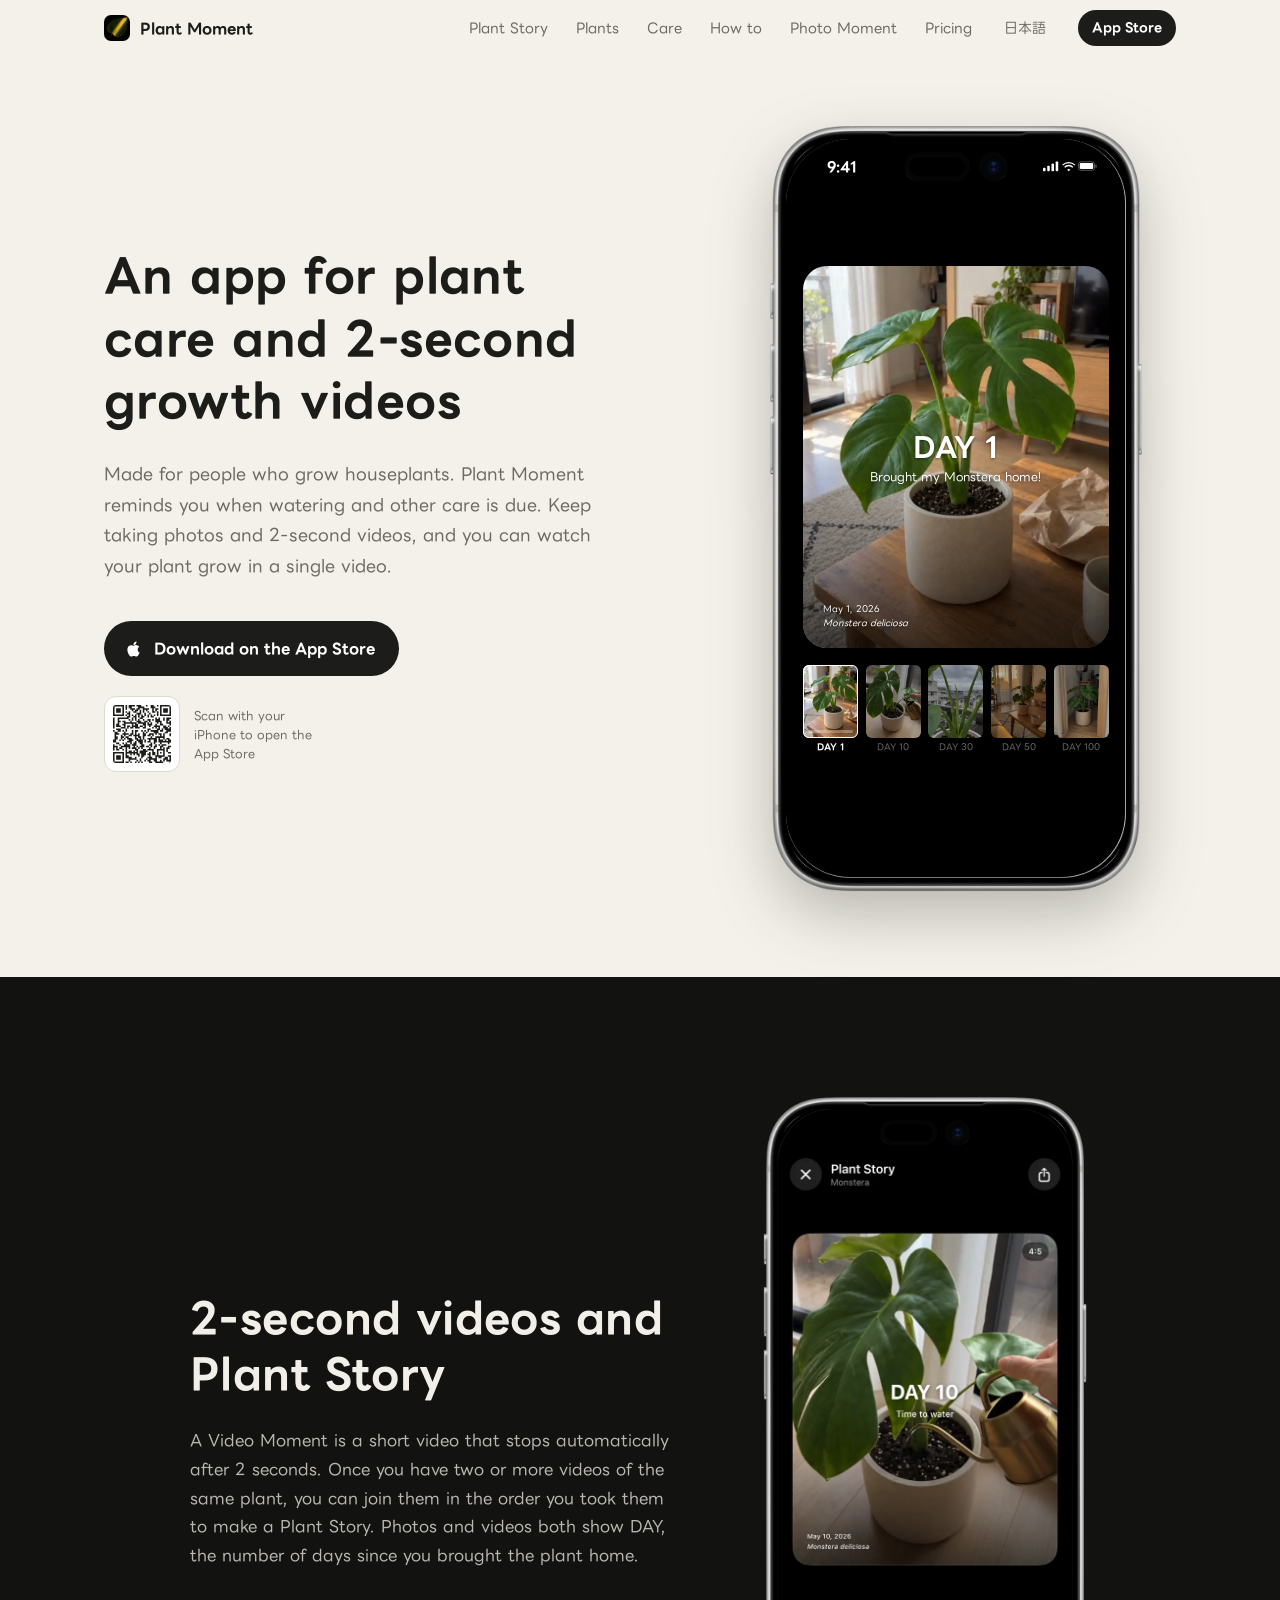
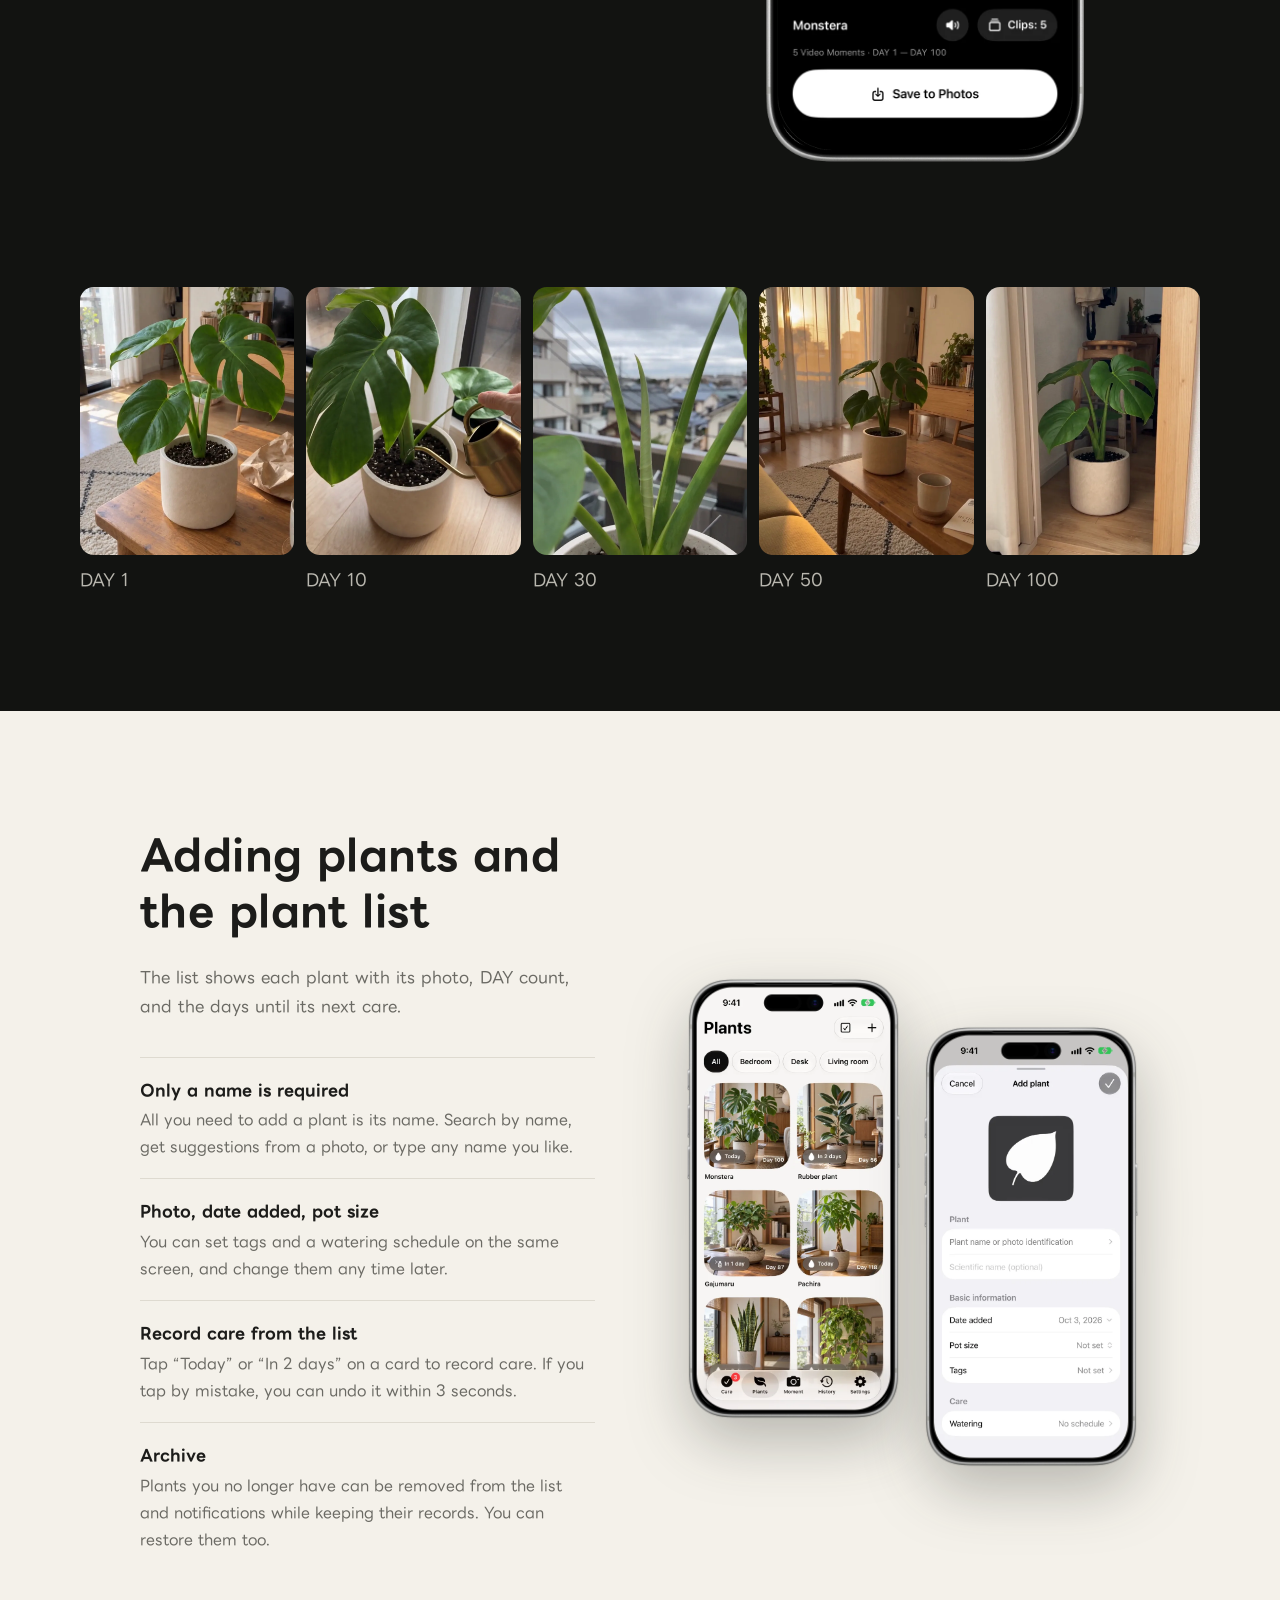
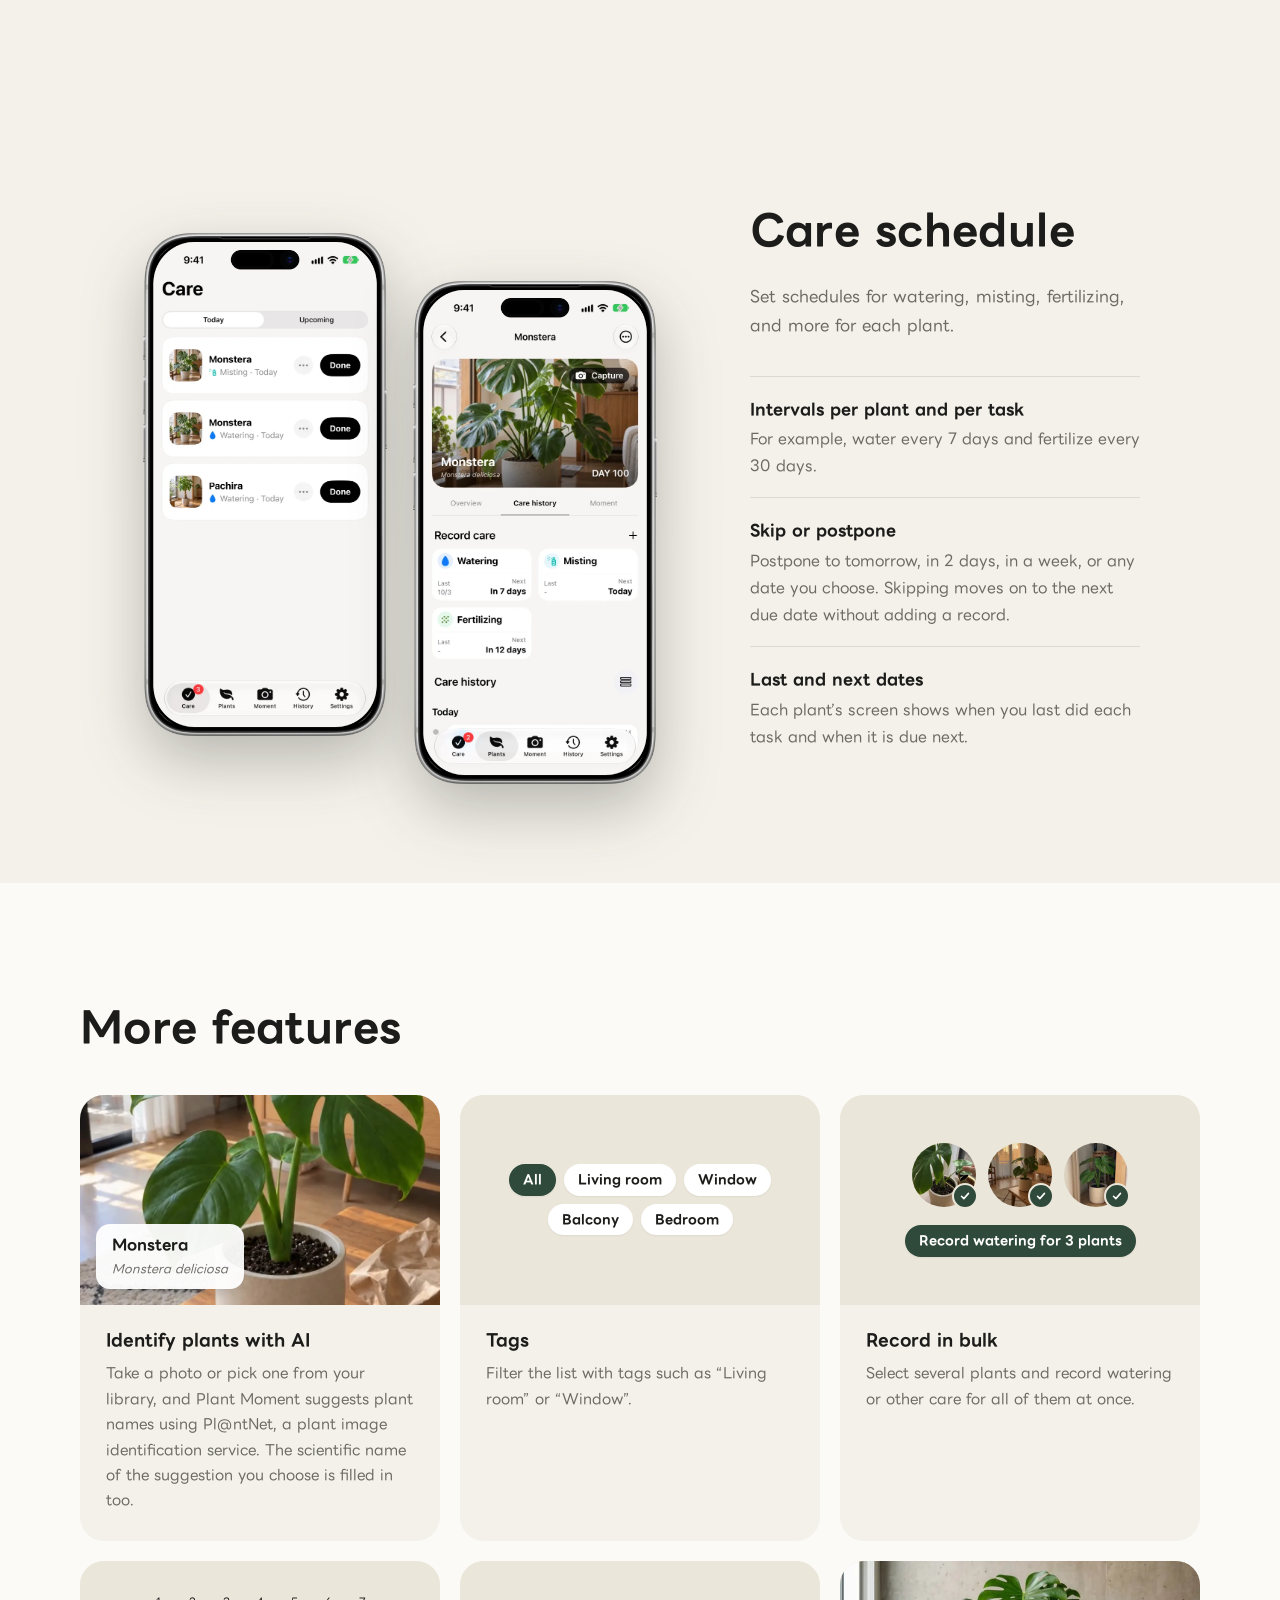
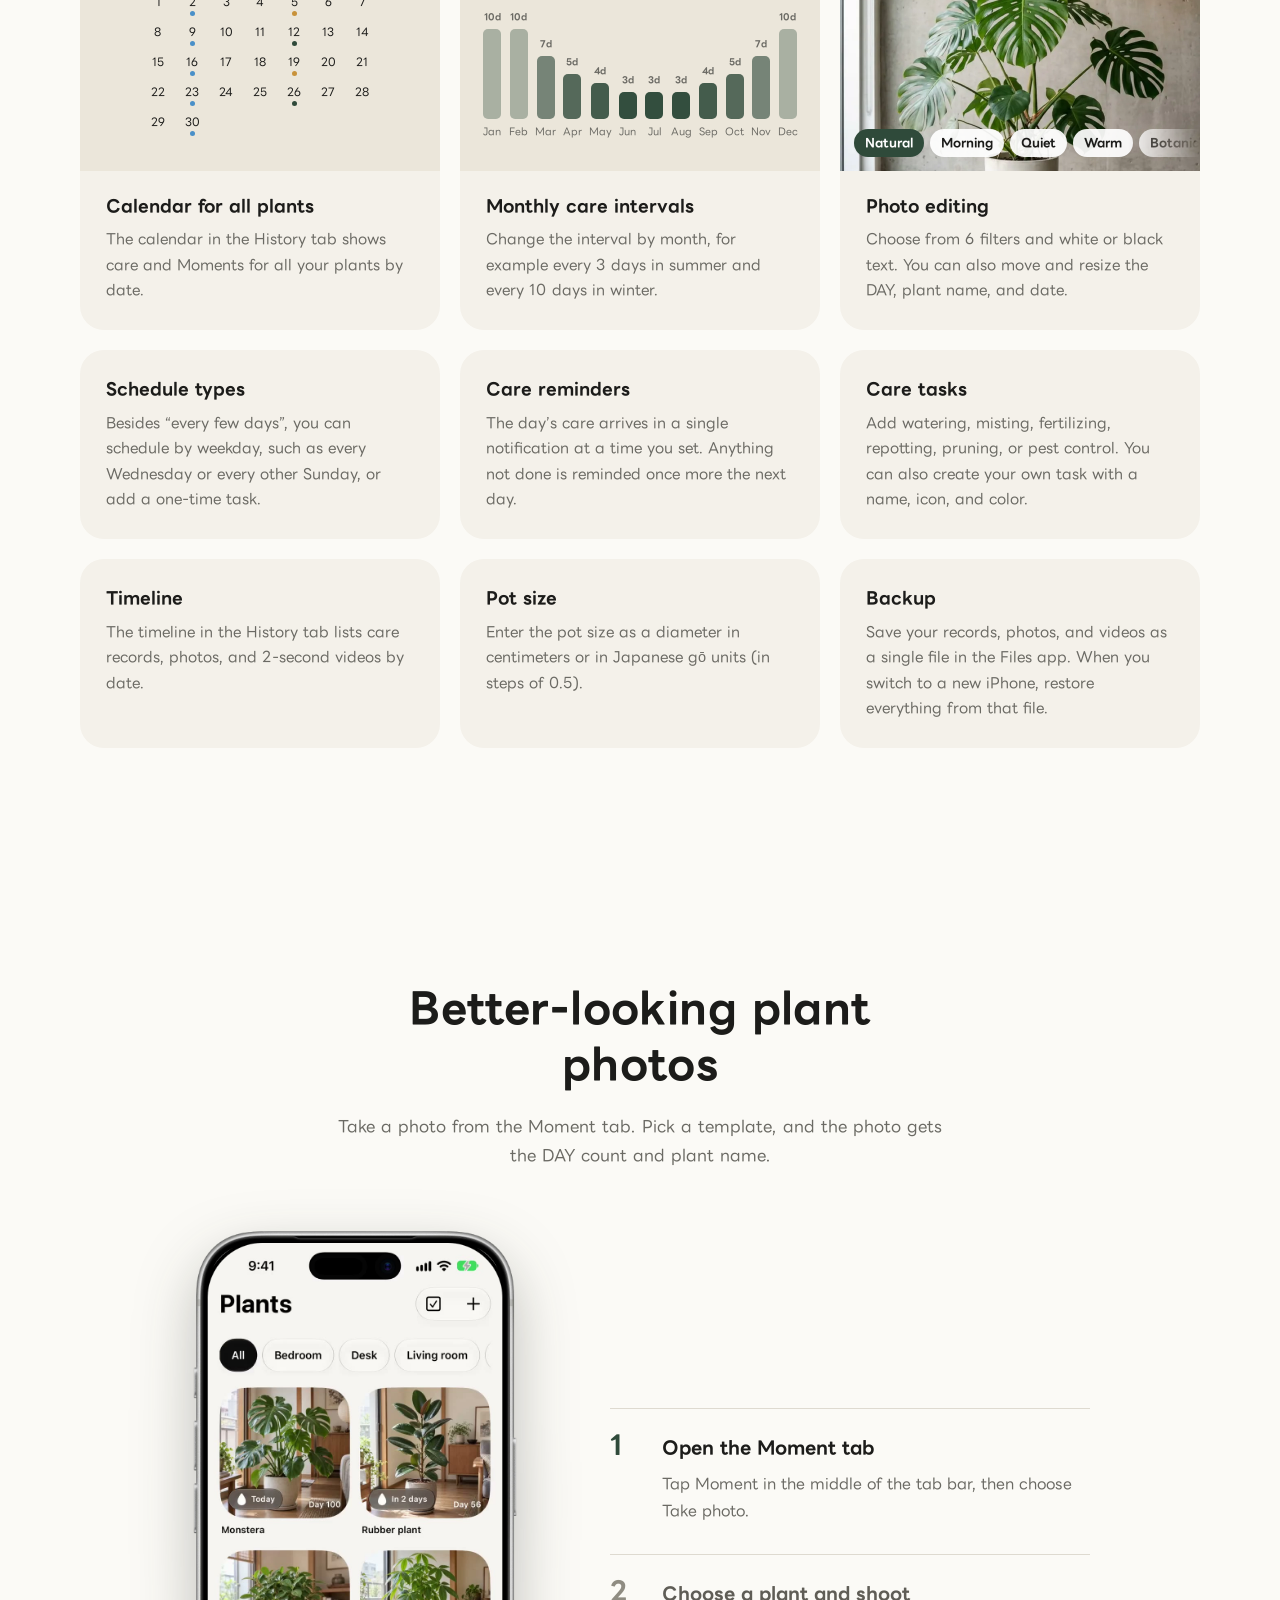
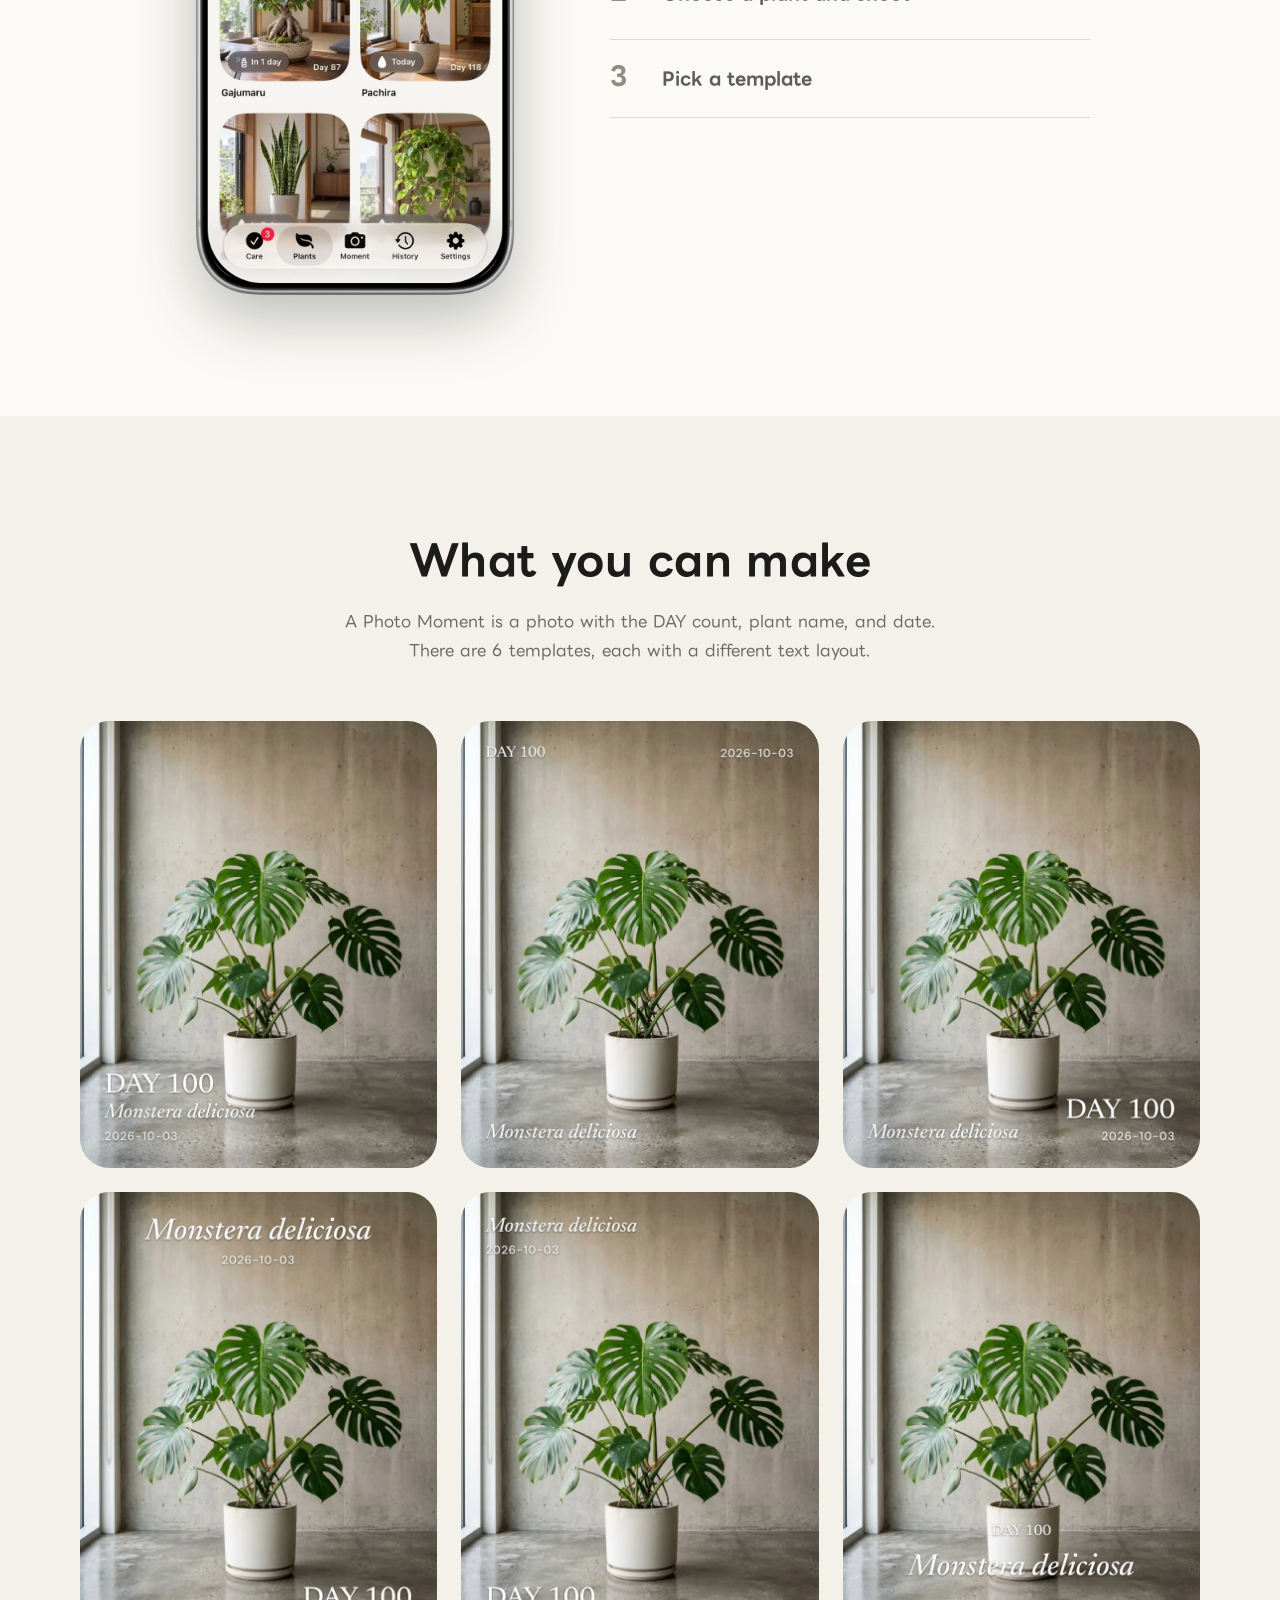
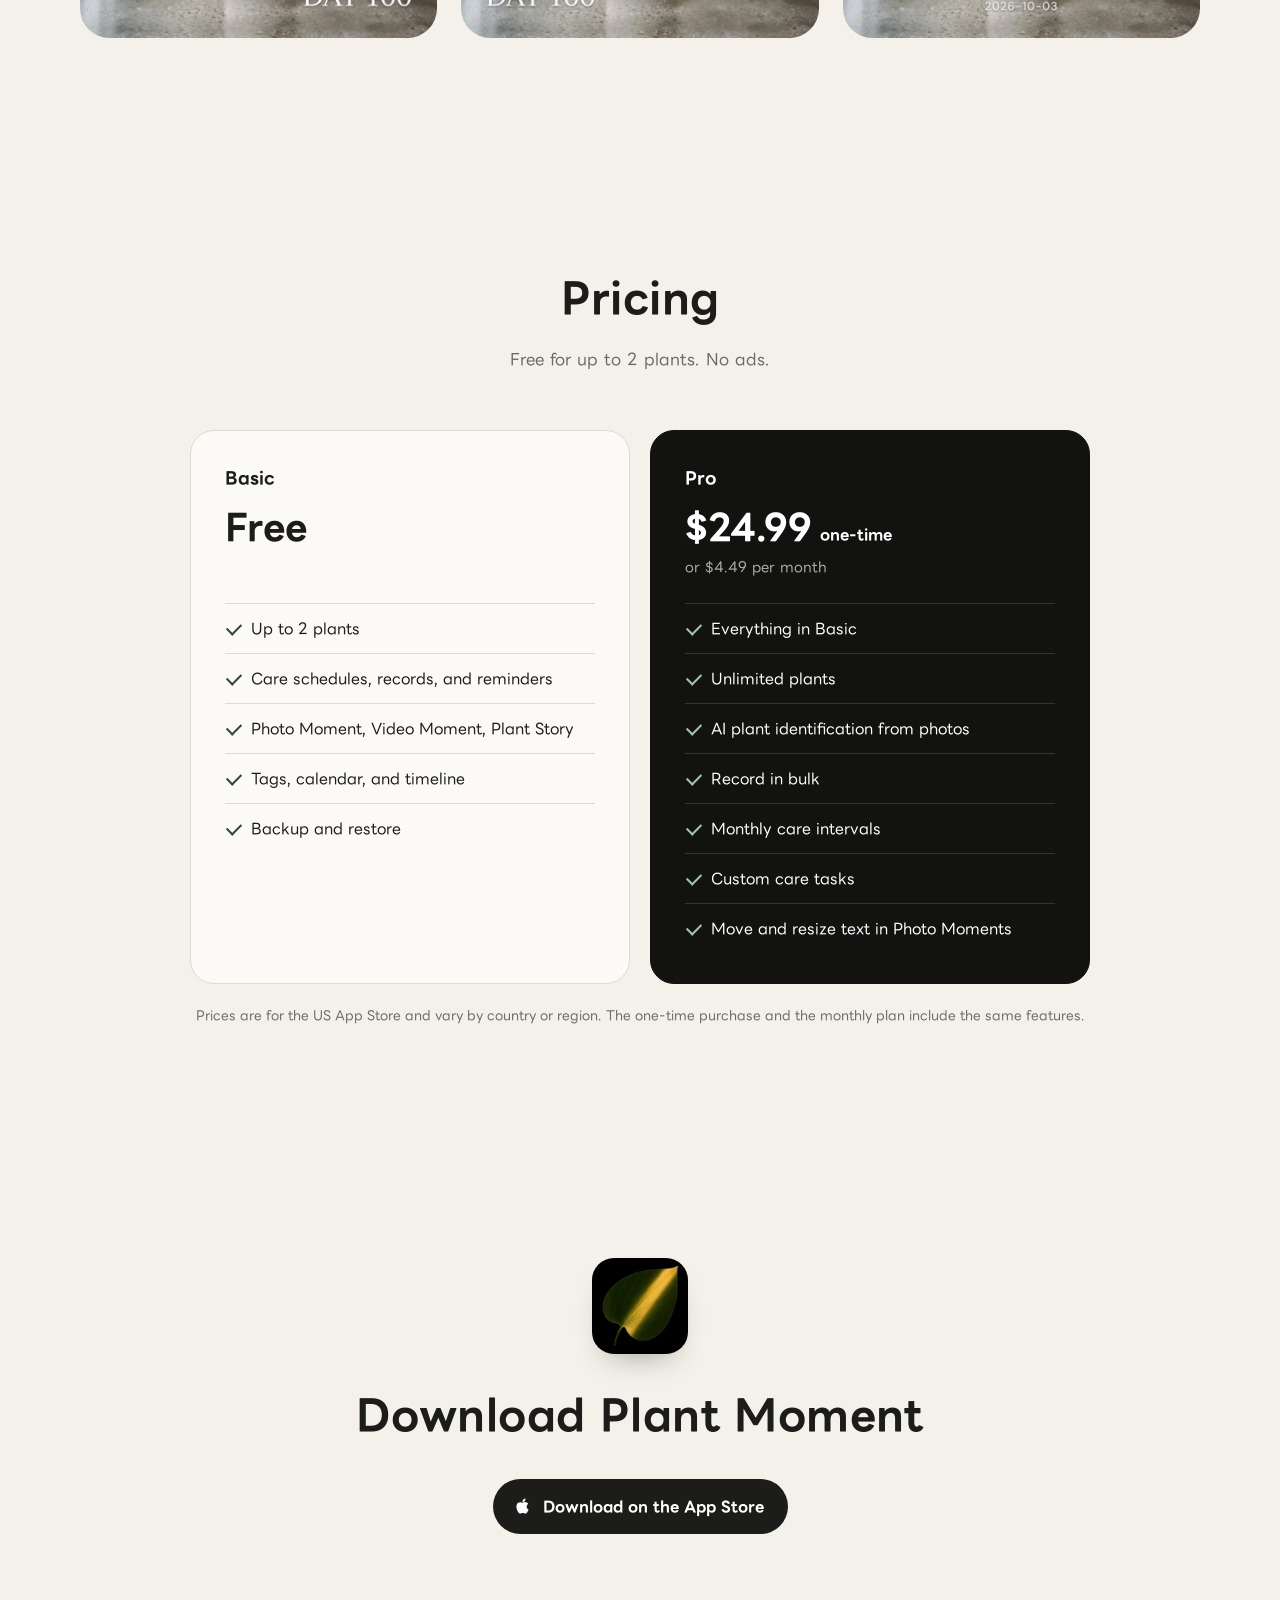
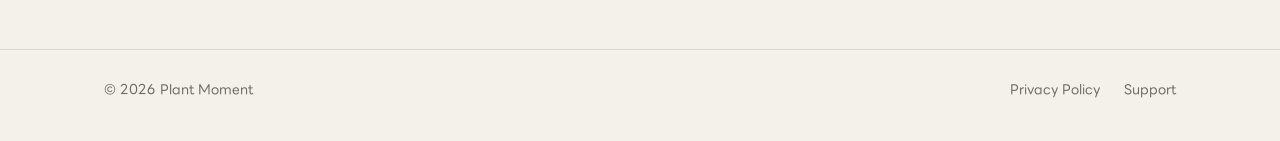
==== commit f2b0d7cb: "ヒーローのQRコードが縮まないようにする Co-Authored-By: Devin AI <158243242+devin-ai-integration[bot]@users.noreply.git" ====
--- a/en/index.html
+++ b/en/index.html
@@ -45,7 +45,7 @@
           <svg viewBox="0 0 24 24" aria-hidden="true"><path d="M16.37 12.62c-.02-2.3 1.88-3.4 1.96-3.46-1.07-1.56-2.73-1.78-3.32-1.8-1.41-.14-2.76.83-3.47.83-.72 0-1.82-.81-2.99-.79-1.54.02-2.96.9-3.75 2.27-1.6 2.78-.41 6.89 1.15 9.14.76 1.1 1.67 2.34 2.86 2.3 1.15-.05 1.58-.74 2.97-.74 1.38 0 1.77.74 2.98.72 1.23-.02 2.01-1.12 2.76-2.23.87-1.28 1.23-2.52 1.25-2.58-.03-.01-2.39-.92-2.4-3.66zM14.1 5.86c.63-.77 1.06-1.83.94-2.89-.91.04-2.01.61-2.66 1.37-.58.67-1.09 1.76-.96 2.8 1.02.08 2.05-.51 2.68-1.28z"/></svg>
           <span>Download on the App Store</span>
         </a>
-        <div class="hero-qr"><svg aria-hidden="true" viewBox="0 0 37 37" class="segno"><path class="qrline" stroke="#1c1c1a" d="M0 0.5h7m1 0h1m1 0h4m1 0h3m3 0h1m2 0h2m2 0h1m1 0h7m-37 1h1m5 0h1m1 0h1m1 0h2m4 0h4m4 0h3m3 0h1m5 0h1m-37 1h1m1 0h3m1 0h1m1 0h1m2 0h3m1 0h2m2 0h4m2 0h1m1 0h2m1 0h1m1 0h3m1 0h1m-37 1h1m1 0h3m1 0h1m5 0h1m1 0h2m1 0h1m1 0h1m1 0h1m3 0h1m1 0h1m2 0h1m1 0h3m1 0h1m-37 1h1m1 0h3m1 0h1m1 0h1m1 0h1m2 0h2m2 0h1m1 0h1m2 0h1m2 0h2m1 0h1m1 0h1m1 0h3m1 0h1m-37 1h1m5 0h1m2 0h2m4 0h3m2 0h1m2 0h1m4 0h1m1 0h1m5 0h1m-37 1h7m1 0h1m1 0h1m1 0h1m1 0h1m1 0h1m1 0h1m1 0h1m1 0h1m1 0h1m1 0h1m1 0h1m1 0h7m-28 1h2m2 0h2m1 0h1m1 0h2m2 0h1m1 0h2m-26 1h1m2 0h7m2 0h1m1 0h1m2 0h2m8 0h1m1 0h1m2 0h1m1 0h3m-37 1h1m2 0h1m6 0h1m1 0h1m1 0h1m1 0h1m2 0h1m2 0h2m1 0h1m1 0h3m2 0h1m1 0h2m-36 1h1m2 0h2m1 0h2m3 0h1m3 0h3m2 0h2m1 0h1m3 0h4m3 0h1m1 0h1m-37 1h1m2 0h1m3 0h8m1 0h5m1 0h1m1 0h1m3 0h1m1 0h1m3 0h3m-37 1h1m1 0h2m2 0h2m4 0h1m1 0h2m3 0h2m1 0h3m2 0h1m2 0h2m4 0h1m-37 1h1m1 0h3m2 0h1m1 0h2m1 0h4m1 0h2m1 0h1m2 0h1m2 0h4m2 0h2m1 0h1m-36 1h1m4 0h3m1 0h1m1 0h2m1 0h3m2 0h2m4 0h1m1 0h1m1 0h1m2 0h3m1 0h1m-35 1h3m3 0h1m13 0h2m4 0h2m1 0h1m1 0h4m-37 1h1m2 0h2m1 0h1m1 0h1m3 0h1m1 0h2m2 0h1m1 0h1m1 0h1m1 0h5m1 0h2m2 0h3m-36 1h2m4 0h1m4 0h1m1 0h1m4 0h1m1 0h1m4 0h3m4 0h2m-34 1h3m2 0h4m1 0h2m1 0h1m1 0h1m2 0h2m2 0h3m1 0h1m1 0h2m1 0h1m3 0h1m-36 1h1m3 0h1m1 0h1m2 0h2m1 0h4m2 0h2m1 0h2m1 0h1m4 0h1m1 0h1m3 0h1m-36 1h2m2 0h2m1 0h2m4 0h1m1 0h2m1 0h1m4 0h1m2 0h6m-32 1h2m2 0h1m1 0h1m1 0h3m2 0h2m1 0h1m1 0h1m2 0h6m1 0h1m2 0h1m1 0h2m-36 1h2m2 0h1m1 0h1m3 0h3m2 0h4m1 0h1m2 0h1m2 0h2m1 0h3m1 0h1m1 0h2m-37 1h2m7 0h3m2 0h1m1 0h3m1 0h1m1 0h2m2 0h2m1 0h8m-35 1h2m2 0h1m1 0h1m2 0h1m1 0h2m2 0h2m5 0h1m1 0h1m3 0h1m4 0h1m-36 1h1m3 0h1m2 0h4m1 0h3m3 0h2m3 0h2m2 0h1m1 0h1m1 0h3m-34 1h3m2 0h6m2 0h1m1 0h1m1 0h3m1 0h2m1 0h1m1 0h2m2 0h2m3 0h2m-37 1h1m1 0h1m1 0h2m2 0h1m1 0h1m1 0h3m1 0h1m1 0h1m4 0h1m2 0h1m3 0h1m1 0h1m1 0h2m-36 1h1m1 0h2m2 0h1m1 0h1m5 0h2m3 0h2m1 0h4m2 0h5m1 0h1m-27 1h1m1 0h2m1 0h1m1 0h1m1 0h5m3 0h1m2 0h1m3 0h1m1 0h1m-35 1h7m1 0h8m1 0h4m2 0h1m1 0h2m1 0h1m1 0h1m1 0h1m2 0h2m-37 1h1m5 0h1m1 0h1m2 0h1m1 0h1m1 0h2m1 0h3m1 0h2m1 0h2m1 0h1m3 0h1m-33 1h1m1 0h3m1 0h1m1 0h2m6 0h1m1 0h2m3 0h1m3 0h6m2 0h2m-37 1h1m1 0h3m1 0h1m1 0h4m2 0h1m3 0h1m3 0h3m2 0h1m1 0h2m2 0h2m1 0h1m-37 1h1m1 0h3m1 0h1m3 0h5m2 0h1m3 0h1m1 0h5m4 0h3m1 0h1m-37 1h1m5 0h1m3 0h1m4 0h1m1 0h1m2 0h1m1 0h2m2 0h2m2 0h1m1 0h1m1 0h3m-37 1h7m1 0h2m1 0h1m2 0h1m1 0h1m1 0h1m4 0h2m2 0h5m4 0h1"/></svg><p>Scan with your iPhone camera to open the App Store</p></div>
+        <div class="hero-qr"><svg aria-hidden="true" viewBox="0 0 37 37" class="segno"><path class="qrline" stroke="#1c1c1a" d="M0 0.5h7m1 0h1m1 0h4m1 0h3m3 0h1m2 0h2m2 0h1m1 0h7m-37 1h1m5 0h1m1 0h1m1 0h2m4 0h4m4 0h3m3 0h1m5 0h1m-37 1h1m1 0h3m1 0h1m1 0h1m2 0h3m1 0h2m2 0h4m2 0h1m1 0h2m1 0h1m1 0h3m1 0h1m-37 1h1m1 0h3m1 0h1m5 0h1m1 0h2m1 0h1m1 0h1m1 0h1m3 0h1m1 0h1m2 0h1m1 0h3m1 0h1m-37 1h1m1 0h3m1 0h1m1 0h1m1 0h1m2 0h2m2 0h1m1 0h1m2 0h1m2 0h2m1 0h1m1 0h1m1 0h3m1 0h1m-37 1h1m5 0h1m2 0h2m4 0h3m2 0h1m2 0h1m4 0h1m1 0h1m5 0h1m-37 1h7m1 0h1m1 0h1m1 0h1m1 0h1m1 0h1m1 0h1m1 0h1m1 0h1m1 0h1m1 0h1m1 0h1m1 0h7m-28 1h2m2 0h2m1 0h1m1 0h2m2 0h1m1 0h2m-26 1h1m2 0h7m2 0h1m1 0h1m2 0h2m8 0h1m1 0h1m2 0h1m1 0h3m-37 1h1m2 0h1m6 0h1m1 0h1m1 0h1m1 0h1m2 0h1m2 0h2m1 0h1m1 0h3m2 0h1m1 0h2m-36 1h1m2 0h2m1 0h2m3 0h1m3 0h3m2 0h2m1 0h1m3 0h4m3 0h1m1 0h1m-37 1h1m2 0h1m3 0h8m1 0h5m1 0h1m1 0h1m3 0h1m1 0h1m3 0h3m-37 1h1m1 0h2m2 0h2m4 0h1m1 0h2m3 0h2m1 0h3m2 0h1m2 0h2m4 0h1m-37 1h1m1 0h3m2 0h1m1 0h2m1 0h4m1 0h2m1 0h1m2 0h1m2 0h4m2 0h2m1 0h1m-36 1h1m4 0h3m1 0h1m1 0h2m1 0h3m2 0h2m4 0h1m1 0h1m1 0h1m2 0h3m1 0h1m-35 1h3m3 0h1m13 0h2m4 0h2m1 0h1m1 0h4m-37 1h1m2 0h2m1 0h1m1 0h1m3 0h1m1 0h2m2 0h1m1 0h1m1 0h1m1 0h5m1 0h2m2 0h3m-36 1h2m4 0h1m4 0h1m1 0h1m4 0h1m1 0h1m4 0h3m4 0h2m-34 1h3m2 0h4m1 0h2m1 0h1m1 0h1m2 0h2m2 0h3m1 0h1m1 0h2m1 0h1m3 0h1m-36 1h1m3 0h1m1 0h1m2 0h2m1 0h4m2 0h2m1 0h2m1 0h1m4 0h1m1 0h1m3 0h1m-36 1h2m2 0h2m1 0h2m4 0h1m1 0h2m1 0h1m4 0h1m2 0h6m-32 1h2m2 0h1m1 0h1m1 0h3m2 0h2m1 0h1m1 0h1m2 0h6m1 0h1m2 0h1m1 0h2m-36 1h2m2 0h1m1 0h1m3 0h3m2 0h4m1 0h1m2 0h1m2 0h2m1 0h3m1 0h1m1 0h2m-37 1h2m7 0h3m2 0h1m1 0h3m1 0h1m1 0h2m2 0h2m1 0h8m-35 1h2m2 0h1m1 0h1m2 0h1m1 0h2m2 0h2m5 0h1m1 0h1m3 0h1m4 0h1m-36 1h1m3 0h1m2 0h4m1 0h3m3 0h2m3 0h2m2 0h1m1 0h1m1 0h3m-34 1h3m2 0h6m2 0h1m1 0h1m1 0h3m1 0h2m1 0h1m1 0h2m2 0h2m3 0h2m-37 1h1m1 0h1m1 0h2m2 0h1m1 0h1m1 0h3m1 0h1m1 0h1m4 0h1m2 0h1m3 0h1m1 0h1m1 0h2m-36 1h1m1 0h2m2 0h1m1 0h1m5 0h2m3 0h2m1 0h4m2 0h5m1 0h1m-27 1h1m1 0h2m1 0h1m1 0h1m1 0h5m3 0h1m2 0h1m3 0h1m1 0h1m-35 1h7m1 0h8m1 0h4m2 0h1m1 0h2m1 0h1m1 0h1m1 0h1m2 0h2m-37 1h1m5 0h1m1 0h1m2 0h1m1 0h1m1 0h2m1 0h3m1 0h2m1 0h2m1 0h1m3 0h1m-33 1h1m1 0h3m1 0h1m1 0h2m6 0h1m1 0h2m3 0h1m3 0h6m2 0h2m-37 1h1m1 0h3m1 0h1m1 0h4m2 0h1m3 0h1m3 0h3m2 0h1m1 0h2m2 0h2m1 0h1m-37 1h1m1 0h3m1 0h1m3 0h5m2 0h1m3 0h1m1 0h5m4 0h3m1 0h1m-37 1h1m5 0h1m3 0h1m4 0h1m1 0h1m2 0h1m1 0h2m2 0h2m2 0h1m1 0h1m1 0h3m-37 1h7m1 0h2m1 0h1m2 0h1m1 0h1m1 0h1m4 0h2m2 0h5m4 0h1"/></svg><p>Scan with your iPhone to open the App Store</p></div>
       </div>
     </div>
     <figure class="hero-media screen">
--- a/styles.css
+++ b/styles.css
@@ -126,10 +126,11 @@
 .plain strong { display: block; color: var(--ink); font-size: 16px; margin-bottom: 2px; }
 
 /* more */
-.hero-actions { display: flex; align-items: center; gap: 28px; }
+.hero-actions { display: flex; flex-wrap: wrap; align-items: center; gap: 20px 28px; }
+.hero-actions .store-btn { flex-shrink: 0; }
 .hero-qr { display: flex; align-items: center; gap: 14px; }
-.hero-qr svg { width: 76px; height: 76px; padding: 8px; background: #fff; border-radius: 12px; border: 1px solid var(--line); }
-.hero-qr p { margin: 0; font-size: 12px; line-height: 1.6; color: var(--muted); max-width: 12em; }
+.hero-qr svg { flex-shrink: 0; width: 76px; height: 76px; padding: 8px; background: #fff; border-radius: 12px; border: 1px solid var(--line); }
+.hero-qr p { margin: 0; font-size: 12px; line-height: 1.6; color: var(--muted); max-width: 11em; }
 
 .more { background: var(--paper); }
 .more h2 { max-width: var(--wrap); margin: 0 auto 40px; }
